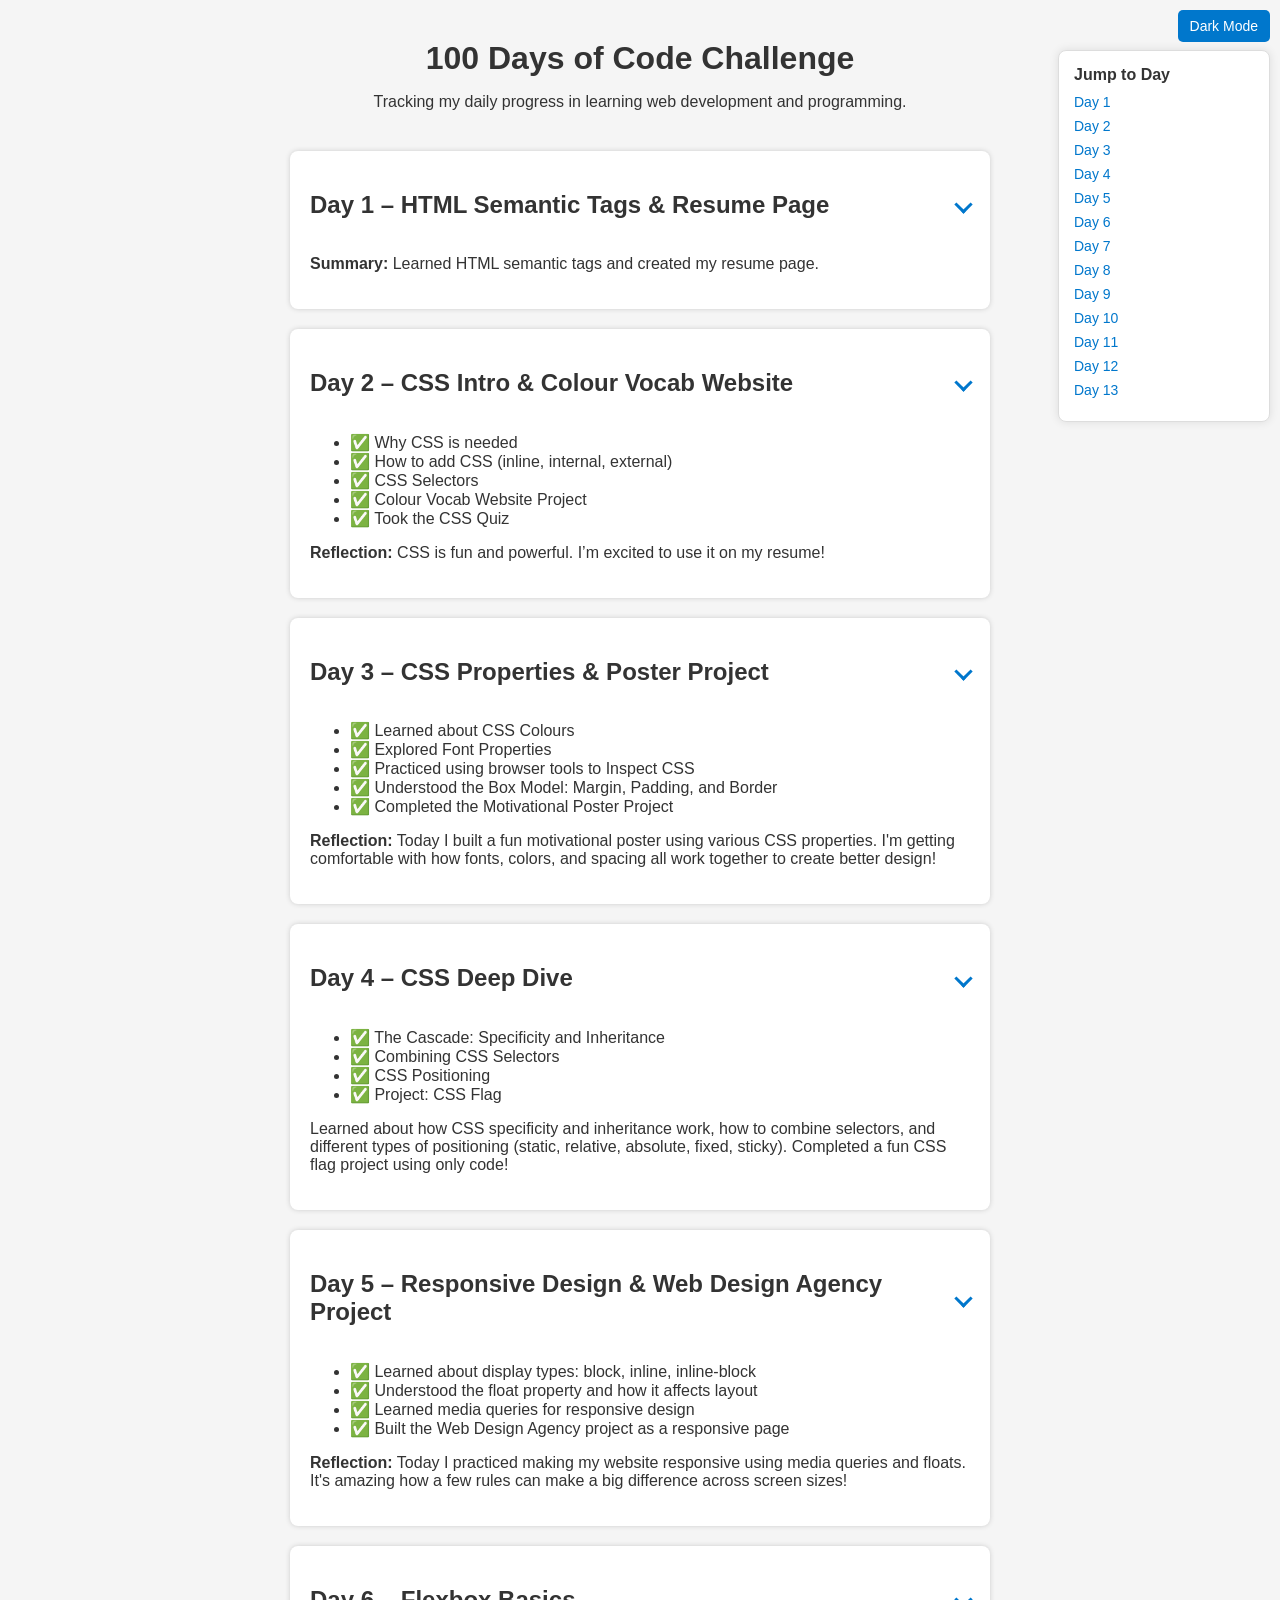
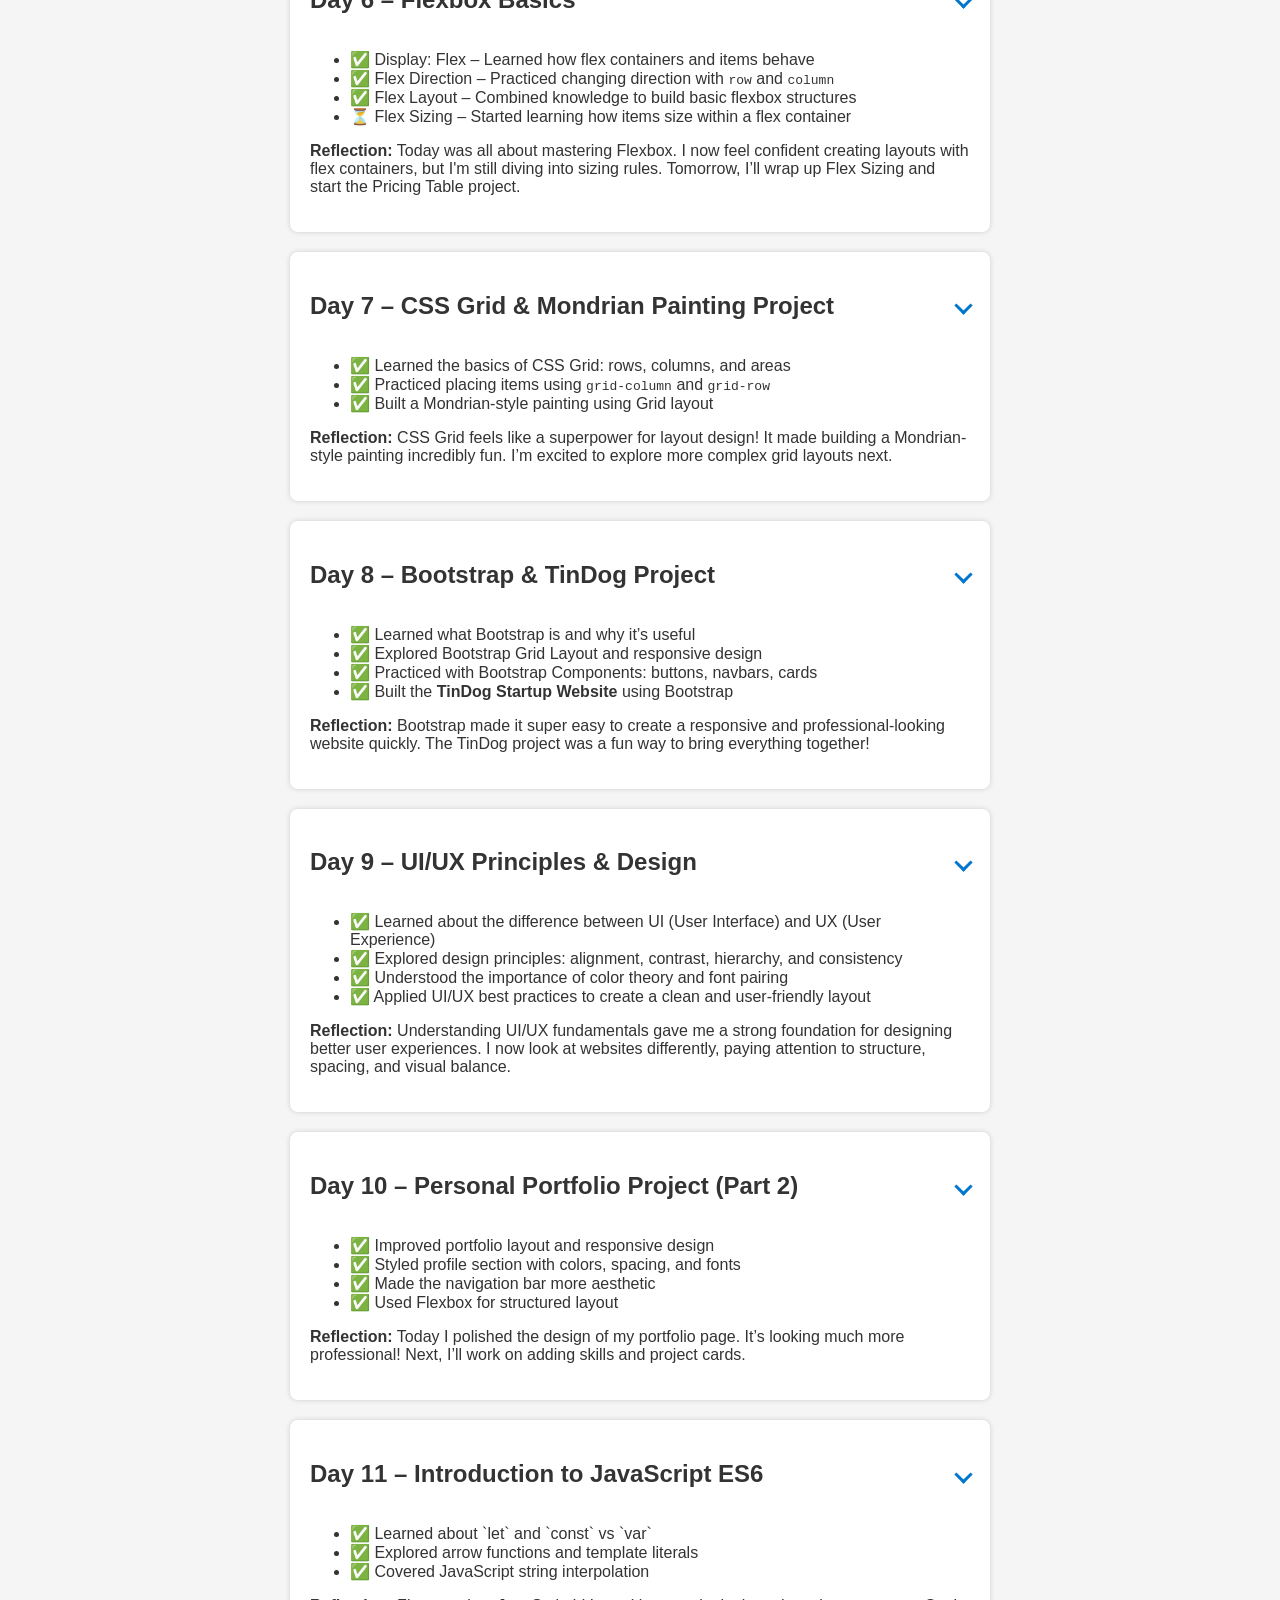
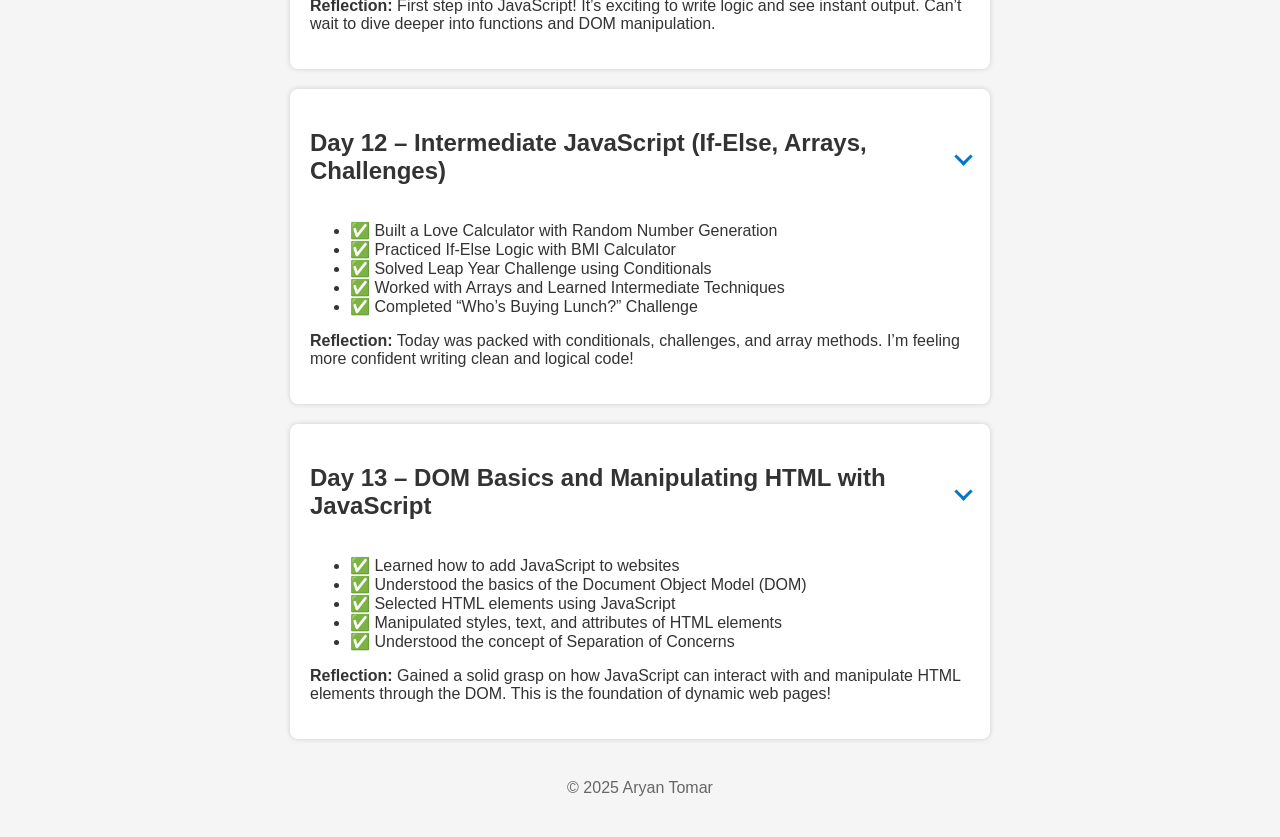
==== index.html @ 42399515 "Update index.html" ====
<!DOCTYPE html>
<html lang="en">
<head>
  <meta charset="UTF-8" />
  <meta name="viewport" content="width=device-width, initial-scale=1" />
  <title>100 Days of Code - Aryan Tomar</title>
  <style>
    /* Base styles */
    body {
      font-family: Arial, sans-serif;
      max-width: 700px;
      margin: 40px auto;
      padding: 0 20px;
      background: #f5f5f5;
      color: #333;
      transition: background 0.3s, color 0.3s;
    }

    header {
      text-align: center;
      margin-bottom: 40px;
    }

    a {
      color: #0077cc;
      text-decoration: none;
    }
    a:hover {
      text-decoration: underline;
    }

    h1 {
      margin-bottom: 10px;
    }

    /* Section styling */
    section {
      background: white;
      padding: 20px;
      border-radius: 8px;
      box-shadow: 0 0 5px #ccc;
      margin-bottom: 20px;
      transition: background 0.3s, color 0.3s;
    }

    hr {
      margin: 40px 0;
      border: none;
      border-top: 1px solid #ccc;
      transition: border-color 0.3s;
    }

    footer {
      text-align: center;
      margin-top: 40px;
      color: #666;
      transition: color 0.3s;
    }

    /* Collapsible day content */
    .day-content {
      max-height: 1000px; /* big enough for content */
      overflow: hidden;
      transition: max-height 0.4s ease;
    }

    .day-content.collapsed {
      max-height: 0;
      padding: 0;
      margin: 0;
      overflow: hidden;
      transition: max-height 0.4s ease;
    }

    /* Clickable day header */
    .day-header {
      cursor: pointer;
      user-select: none;
      display: flex;
      justify-content: space-between;
      align-items: center;
    }

    .day-header:hover {
      color: #0077cc;
    }

    /* Arrow for toggle */
    .arrow {
      border: solid #0077cc;
      border-width: 0 3px 3px 0;
      display: inline-block;
      padding: 5px;
      transform: rotate(45deg);
      transition: transform 0.3s ease;
      margin-left: 10px;
    }

    .collapsed .arrow {
      transform: rotate(-45deg);
    }

    /* Sidebar navigation */
    nav {
      position: fixed;
      top: 50px;
      right: 10px;
      width: 180px;
      background: #fff;
      border: 1px solid #ddd;
      border-radius: 8px;
      box-shadow: 0 0 10px rgba(0,0,0,0.1);
      padding: 15px;
      font-size: 14px;
      max-height: 80vh;
      overflow-y: auto;
      transition: background 0.3s, color 0.3s, border-color 0.3s;
    }

    nav h3 {
      margin-top: 0;
      font-size: 16px;
      margin-bottom: 10px;
    }

    nav a {
      display: block;
      margin-bottom: 8px;
      color: #0077cc;
    }
    nav a:hover {
      text-decoration: underline;
    }

    /* Dark mode styles */
    body.dark {
      background: #121212;
      color: #e0e0e0;
    }
    body.dark section {
      background: #1e1e1e;
      color: #e0e0e0;
      box-shadow: 0 0 10px #222;
    }
    body.dark hr {
      border-top-color: #444;
    }
    body.dark footer {
      color: #888;
    }
    body.dark nav {
      background: #222;
      border-color: #444;
      color: #ccc;
    }
    body.dark nav a {
      color: #66aaff;
    }
    body.dark nav a:hover {
      text-decoration: underline;
    }
    body.dark .day-header:hover {
      color: #66aaff;
    }
    body.dark .arrow {
      border-color: #66aaff;
    }

    /* Dark mode toggle button */
    #darkModeToggle {
      position: fixed;
      top: 10px;
      right: 10px;
      background: #0077cc;
      border: none;
      color: white;
      padding: 8px 12px;
      font-size: 14px;
      border-radius: 5px;
      cursor: pointer;
      transition: background 0.3s;
      z-index: 1000;
    }
    #darkModeToggle:hover {
      background: #005fa3;
    }

    /* Responsive adjustments */
    @media (max-width: 800px) {
      nav {
        position: static;
        width: 100%;
        max-height: none;
        margin-bottom: 20px;
        border: none;
        box-shadow: none;
        padding: 0;
      }
      #darkModeToggle {
        position: static;
        margin-bottom: 20px;
      }
      body {
        max-width: 95%;
        margin: 20px auto;
        padding: 0 10px;
      }
    }
  </style>
</head>
<body>
  <button id="darkModeToggle" aria-pressed="false">Dark Mode</button>

  <header>
    <h1>100 Days of Code Challenge</h1>
    <p>Tracking my daily progress in learning web development and programming.</p>
  </header>

  <nav aria-label="Day navigation">
    <h3>Jump to Day</h3>
    <a href="#day1">Day 1</a>
    <a href="#day2">Day 2</a>
    <a href="#day3">Day 3</a>
    <a href="#day4">Day 4</a>
    <a href="#day5">Day 5</a>
    <a href="#day6">Day 6</a>
    <a href="#day7">Day 7</a>
    <a href="#day8">Day 8</a>
    <a href="#day9">Day 9</a>
    <a href="#day10">Day 10</a>
    <a href="#day11">Day 11</a>
    <a href="#day12">Day 12</a>
    <a href="#day13">Day 13</a>
  </nav>

  <section id="day1">
    <div class="day-header" tabindex="0" role="button" aria-expanded="true" aria-controls="content-day1">
      <h2>Day 1 – HTML Semantic Tags & Resume Page</h2>
      <span class="arrow"></span>
    </div>
    <div class="day-content" id="content-day1">
      <p><strong>Summary:</strong> Learned HTML semantic tags and created my resume page.</p>
    </div>
  </section>

  <section id="day2">
    <div class="day-header" tabindex="0" role="button" aria-expanded="true" aria-controls="content-day2">
      <h2>Day 2 – CSS Intro & Colour Vocab Website</h2>
      <span class="arrow"></span>
    </div>
    <div class="day-content" id="content-day2">
      <ul>
        <li>✅ Why CSS is needed</li>
        <li>✅ How to add CSS (inline, internal, external)</li>
        <li>✅ CSS Selectors</li>
        <li>✅ Colour Vocab Website Project</li>
        <li>✅ Took the CSS Quiz</li>
      </ul>
      <p><strong>Reflection:</strong> CSS is fun and powerful. I’m excited to use it on my resume!</p>
    </div>
  </section>

  <section id="day3">
    <div class="day-header" tabindex="0" role="button" aria-expanded="true" aria-controls="content-day3">
      <h2>Day 3 – CSS Properties & Poster Project</h2>
      <span class="arrow"></span>
    </div>
    <div class="day-content" id="content-day3">
      <ul>
        <li>✅ Learned about CSS Colours</li>
        <li>✅ Explored Font Properties</li>
        <li>✅ Practiced using browser tools to Inspect CSS</li>
        <li>✅ Understood the Box Model: Margin, Padding, and Border</li>
        <li>✅ Completed the Motivational Poster Project</li>
      </ul>
      <p><strong>Reflection:</strong> Today I built a fun motivational poster using various CSS properties. I'm getting comfortable with how fonts, colors, and spacing all work together to create better design!</p>
    </div>
  </section>

  <section id="day4">
    <div class="day-header" tabindex="0" role="button" aria-expanded="true" aria-controls="content-day4">
      <h2>Day 4 – CSS Deep Dive</h2>
      <span class="arrow"></span>
    </div>
    <div class="day-content" id="content-day4">
      <ul>
        <li>✅ The Cascade: Specificity and Inheritance</li>
        <li>✅ Combining CSS Selectors</li>
        <li>✅ CSS Positioning</li>
        <li>✅ Project: CSS Flag</li>
      </ul>
      <p>
        Learned about how CSS specificity and inheritance work, how to combine selectors, and different types of positioning (static, relative, absolute, fixed, sticky). Completed a fun CSS flag project using only code!
      </p>
    </div>
  </section>

  <section id="day5">
  <div class="day-header" tabindex="0" role="button" aria-expanded="true" aria-controls="content-day5">
    <h2>Day 5 – Responsive Design & Web Design Agency Project</h2>
    <span class="arrow"></span>
  </div>
  <div class="day-content" id="content-day5">
    <ul>
      <li>✅ Learned about display types: block, inline, inline-block</li>
      <li>✅ Understood the float property and how it affects layout</li>
      <li>✅ Learned media queries for responsive design</li>
      <li>✅ Built the Web Design Agency project as a responsive page</li>
    </ul>
    <p><strong>Reflection:</strong> Today I practiced making my website responsive using media queries and floats. It's amazing how a few rules can make a big difference across screen sizes!</p>
  </div>
</section>

<section id="day6">
  <div class="day-header" tabindex="0" role="button" aria-expanded="true" aria-controls="content-day6">
    <h2>Day 6 – Flexbox Basics</h2>
    <span class="arrow"></span>
  </div>
  <div class="day-content" id="content-day6">
    <ul>
      <li>✅ Display: Flex – Learned how flex containers and items behave</li>
      <li>✅ Flex Direction – Practiced changing direction with <code>row</code> and <code>column</code></li>
      <li>✅ Flex Layout – Combined knowledge to build basic flexbox structures</li>
      <li>⏳ Flex Sizing – Started learning how items size within a flex container</li>
    </ul>
    <p><strong>Reflection:</strong> Today was all about mastering Flexbox. I now feel confident creating layouts with flex containers, but I'm still diving into sizing rules. Tomorrow, I’ll wrap up Flex Sizing and start the Pricing Table project.</p>
  </div>
</section>

  <section id="day7">
  <div class="day-header" tabindex="0" role="button" aria-expanded="true" aria-controls="content-day7">
    <h2>Day 7 – CSS Grid & Mondrian Painting Project</h2>
    <span class="arrow"></span>
  </div>
  <div class="day-content" id="content-day7">
    <ul>
      <li>✅ Learned the basics of CSS Grid: rows, columns, and areas</li>
      <li>✅ Practiced placing items using <code>grid-column</code> and <code>grid-row</code></li>
      <li>✅ Built a Mondrian-style painting using Grid layout</li>
    </ul>
    <p><strong>Reflection:</strong> CSS Grid feels like a superpower for layout design! It made building a Mondrian-style painting incredibly fun. I’m excited to explore more complex grid layouts next.</p>
  </div>
</section>

  <section id="day8">
  <div class="day-header" tabindex="0" role="button" aria-expanded="true" aria-controls="content-day8">
    <h2>Day 8 – Bootstrap & TinDog Project</h2>
    <span class="arrow"></span>
  </div>
  <div class="day-content" id="content-day8">
    <ul>
      <li>✅ Learned what Bootstrap is and why it’s useful</li>
      <li>✅ Explored Bootstrap Grid Layout and responsive design</li>
      <li>✅ Practiced with Bootstrap Components: buttons, navbars, cards</li>
      <li>✅ Built the <strong>TinDog Startup Website</strong> using Bootstrap</li>
    </ul>
    <p><strong>Reflection:</strong> Bootstrap made it super easy to create a responsive and professional-looking website quickly. The TinDog project was a fun way to bring everything together!</p>
  </div>
</section>

  <section id="day9">
  <div class="day-header" tabindex="0" role="button" aria-expanded="true" aria-controls="content-day9">
    <h2>Day 9 – UI/UX Principles & Design</h2>
    <span class="arrow"></span>
  </div>
  <div class="day-content" id="content-day9">
    <ul>
      <li>✅ Learned about the difference between UI (User Interface) and UX (User Experience)</li>
      <li>✅ Explored design principles: alignment, contrast, hierarchy, and consistency</li>
      <li>✅ Understood the importance of color theory and font pairing</li>
      <li>✅ Applied UI/UX best practices to create a clean and user-friendly layout</li>
    </ul>
    <p><strong>Reflection:</strong> Understanding UI/UX fundamentals gave me a strong foundation for designing better user experiences. I now look at websites differently, paying attention to structure, spacing, and visual balance.</p>
  </div>
</section>

  <section id="day10">
  <div class="day-header" tabindex="0" role="button" aria-expanded="true" aria-controls="content-day10">
    <h2>Day 10 – Personal Portfolio Project (Part 2)</h2>
    <span class="arrow"></span>
  </div>
  <div class="day-content" id="content-day10">
    <ul>
      <li>✅ Improved portfolio layout and responsive design</li>
      <li>✅ Styled profile section with colors, spacing, and fonts</li>
      <li>✅ Made the navigation bar more aesthetic</li>
      <li>✅ Used Flexbox for structured layout</li>
    </ul>
    <p><strong>Reflection:</strong> Today I polished the design of my portfolio page. It’s looking much more professional! Next, I’ll work on adding skills and project cards.</p>
  </div>
</section>

<section id="day11">
  <div class="day-header" tabindex="0" role="button" aria-expanded="true" aria-controls="content-day11">
    <h2>Day 11 – Introduction to JavaScript ES6</h2>
    <span class="arrow"></span>
  </div>
  <div class="day-content" id="content-day11">
    <ul>
      <li>✅ Learned about `let` and `const` vs `var`</li>
      <li>✅ Explored arrow functions and template literals</li>
      <li>✅ Covered JavaScript string interpolation</li>
    </ul>
    <p><strong>Reflection:</strong> First step into JavaScript! It’s exciting to write logic and see instant output. Can’t wait to dive deeper into functions and DOM manipulation.</p>
  </div>
</section>

  <section id="day12">
  <div class="day-header" tabindex="0" role="button" aria-expanded="true" aria-controls="content-day12">
    <h2>Day 12 – Intermediate JavaScript (If-Else, Arrays, Challenges)</h2>
    <span class="arrow"></span>
  </div>
  <div class="day-content" id="content-day12">
    <ul>
      <li>✅ Built a Love Calculator with Random Number Generation</li>
      <li>✅ Practiced If-Else Logic with BMI Calculator</li>
      <li>✅ Solved Leap Year Challenge using Conditionals</li>
      <li>✅ Worked with Arrays and Learned Intermediate Techniques</li>
      <li>✅ Completed “Who’s Buying Lunch?” Challenge</li>
    </ul>
    <p><strong>Reflection:</strong> Today was packed with conditionals, challenges, and array methods. I’m feeling more confident writing clean and logical code!</p>
  </div>
</section>

<section id="day13">
  <div class="day-header" tabindex="0" role="button" aria-expanded="true" aria-controls="content-day13">
    <h2>Day 13 – DOM Basics and Manipulating HTML with JavaScript</h2>
    <span class="arrow"></span>
  </div>
  <div class="day-content" id="content-day13">
    <ul>
      <li>✅ Learned how to add JavaScript to websites</li>
      <li>✅ Understood the basics of the Document Object Model (DOM)</li>
      <li>✅ Selected HTML elements using JavaScript</li>
      <li>✅ Manipulated styles, text, and attributes of HTML elements</li>
      <li>✅ Understood the concept of Separation of Concerns</li>
    </ul>
    <p><strong>Reflection:</strong> Gained a solid grasp on how JavaScript can interact with and manipulate HTML elements through the DOM. This is the foundation of dynamic web pages!</p>
  </div>
</section>


  
  <footer>
    <p>&copy; 2025 Aryan Tomar</p>
  </footer>

  <script>
    // Collapsible days
    document.querySelectorAll('.day-header').forEach(header => {
      header.addEventListener('click', () => {
        const content = header.nextElementSibling;
        const isCollapsed = content.classList.contains('collapsed');

        if (isCollapsed) {
          content.classList.remove('collapsed');
          header.setAttribute('aria-expanded', 'true');
          header.querySelector('.arrow').style.transform = 'rotate(45deg)';
        } else {
          content.classList.add('collapsed');
          header.setAttribute('aria-expanded', 'false');
          header.querySelector('.arrow').style.transform = 'rotate(-45deg)';
        }
      });

      // Allow keyboard toggling (Enter and Space)
      header.addEventListener('keydown', (e) => {
        if (e.key === 'Enter' || e.key === ' ') {
          e.preventDefault();
          header.click();
        }
      });
    });

    // Dark mode toggle
    const darkModeToggle = document.getElementById('darkModeToggle');
    const body = document.body;

    // Check localStorage for theme preference
    if (localStorage.getItem('darkMode') === 'enabled') {
      body.classList.add('dark');
      darkModeToggle.textContent = 'Light Mode';
      darkModeToggle.setAttribute('aria-pressed', 'true');
    }

    darkModeToggle.addEventListener('click', () => {
      if (body.classList.contains('dark')) {
        body.classList.remove('dark');
        darkModeToggle.textContent = 'Dark Mode';
        darkModeToggle.setAttribute('aria-pressed', 'false');
        localStorage.setItem('darkMode', 'disabled');
      } else {
        body.classList.add('dark');
        darkModeToggle.textContent = 'Light Mode';
        darkModeToggle.setAttribute('aria-pressed', 'true');
        localStorage.setItem('darkMode', 'enabled');
      }
    });

    // Smooth scrolling for nav links
    document.querySelectorAll('nav a').forEach(link => {
      link.addEventListener('click', e => {
        e.preventDefault();
        const targetId = link.getAttribute('href').substring(1);
        const target = document.getElementById(targetId);
        if (target) {
          target.scrollIntoView({ behavior: 'smooth' });
        }
      });
    });
  </script>
</body>
</html>
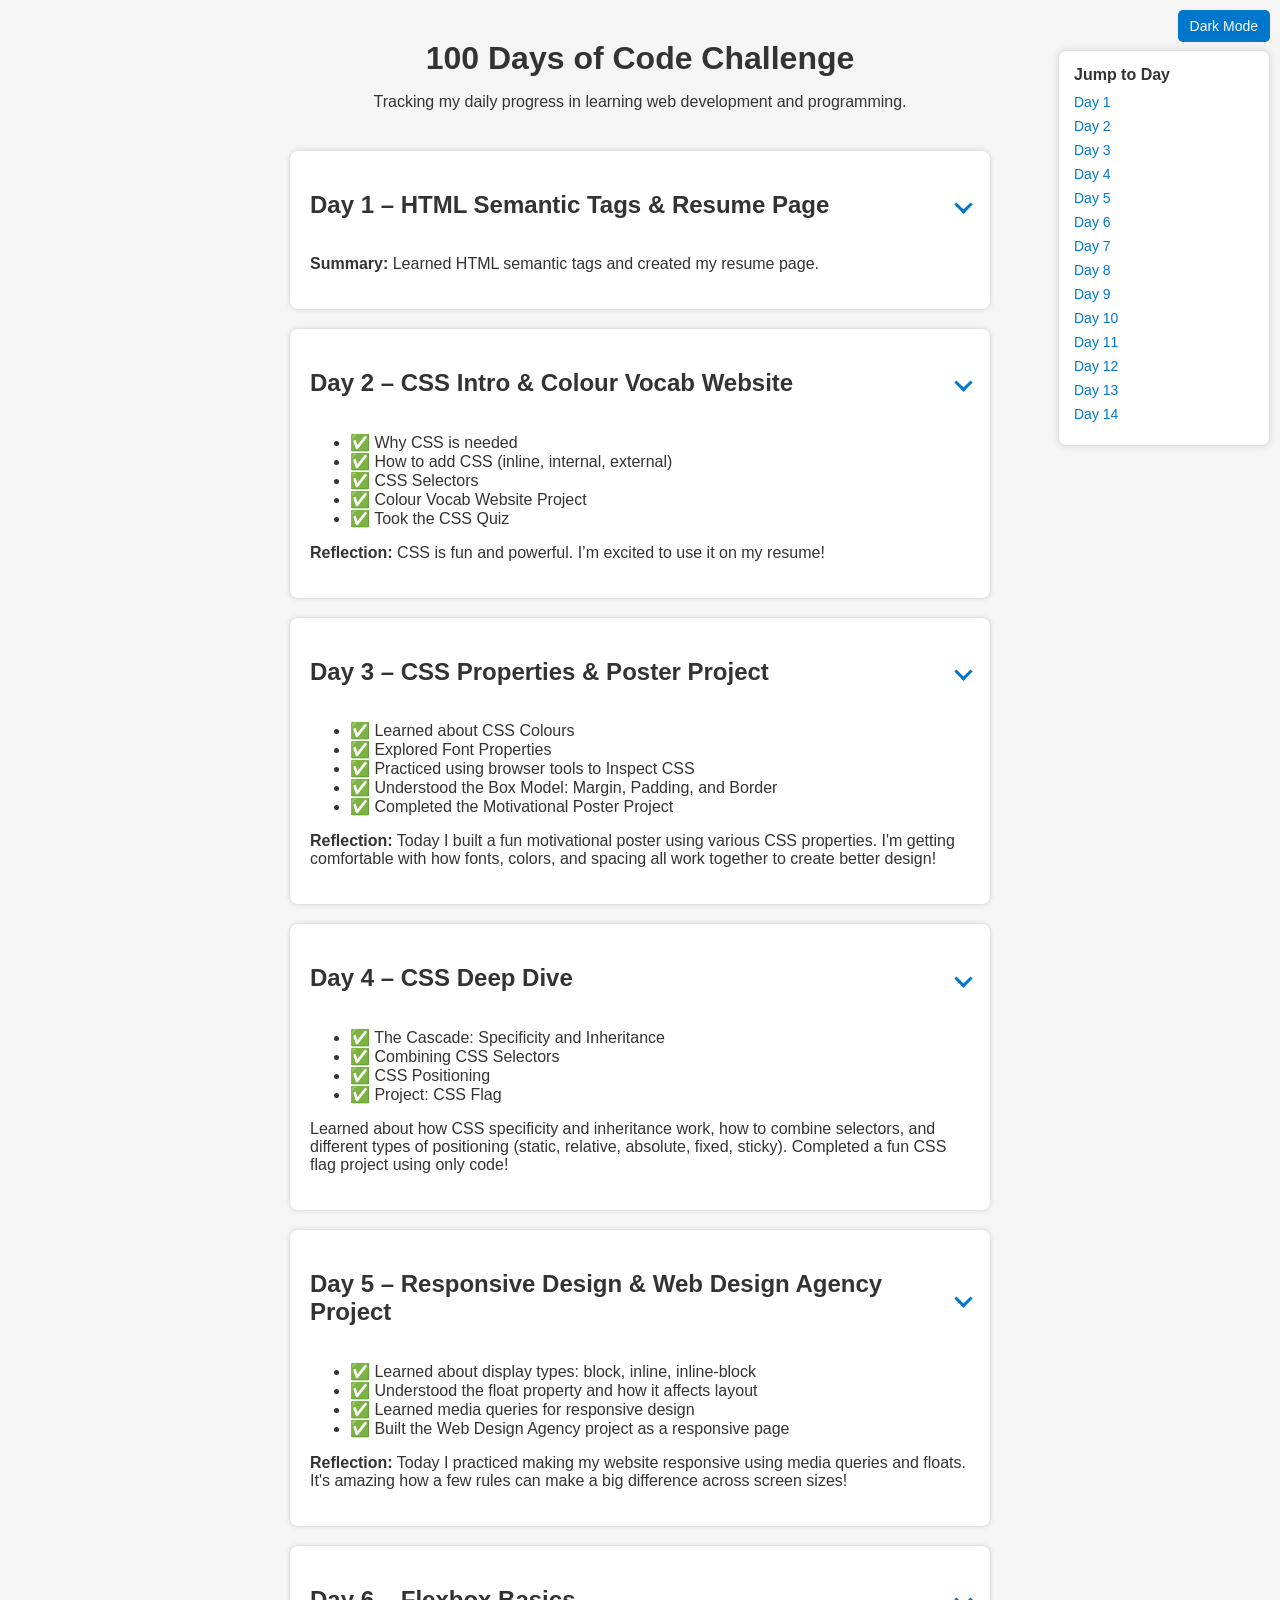
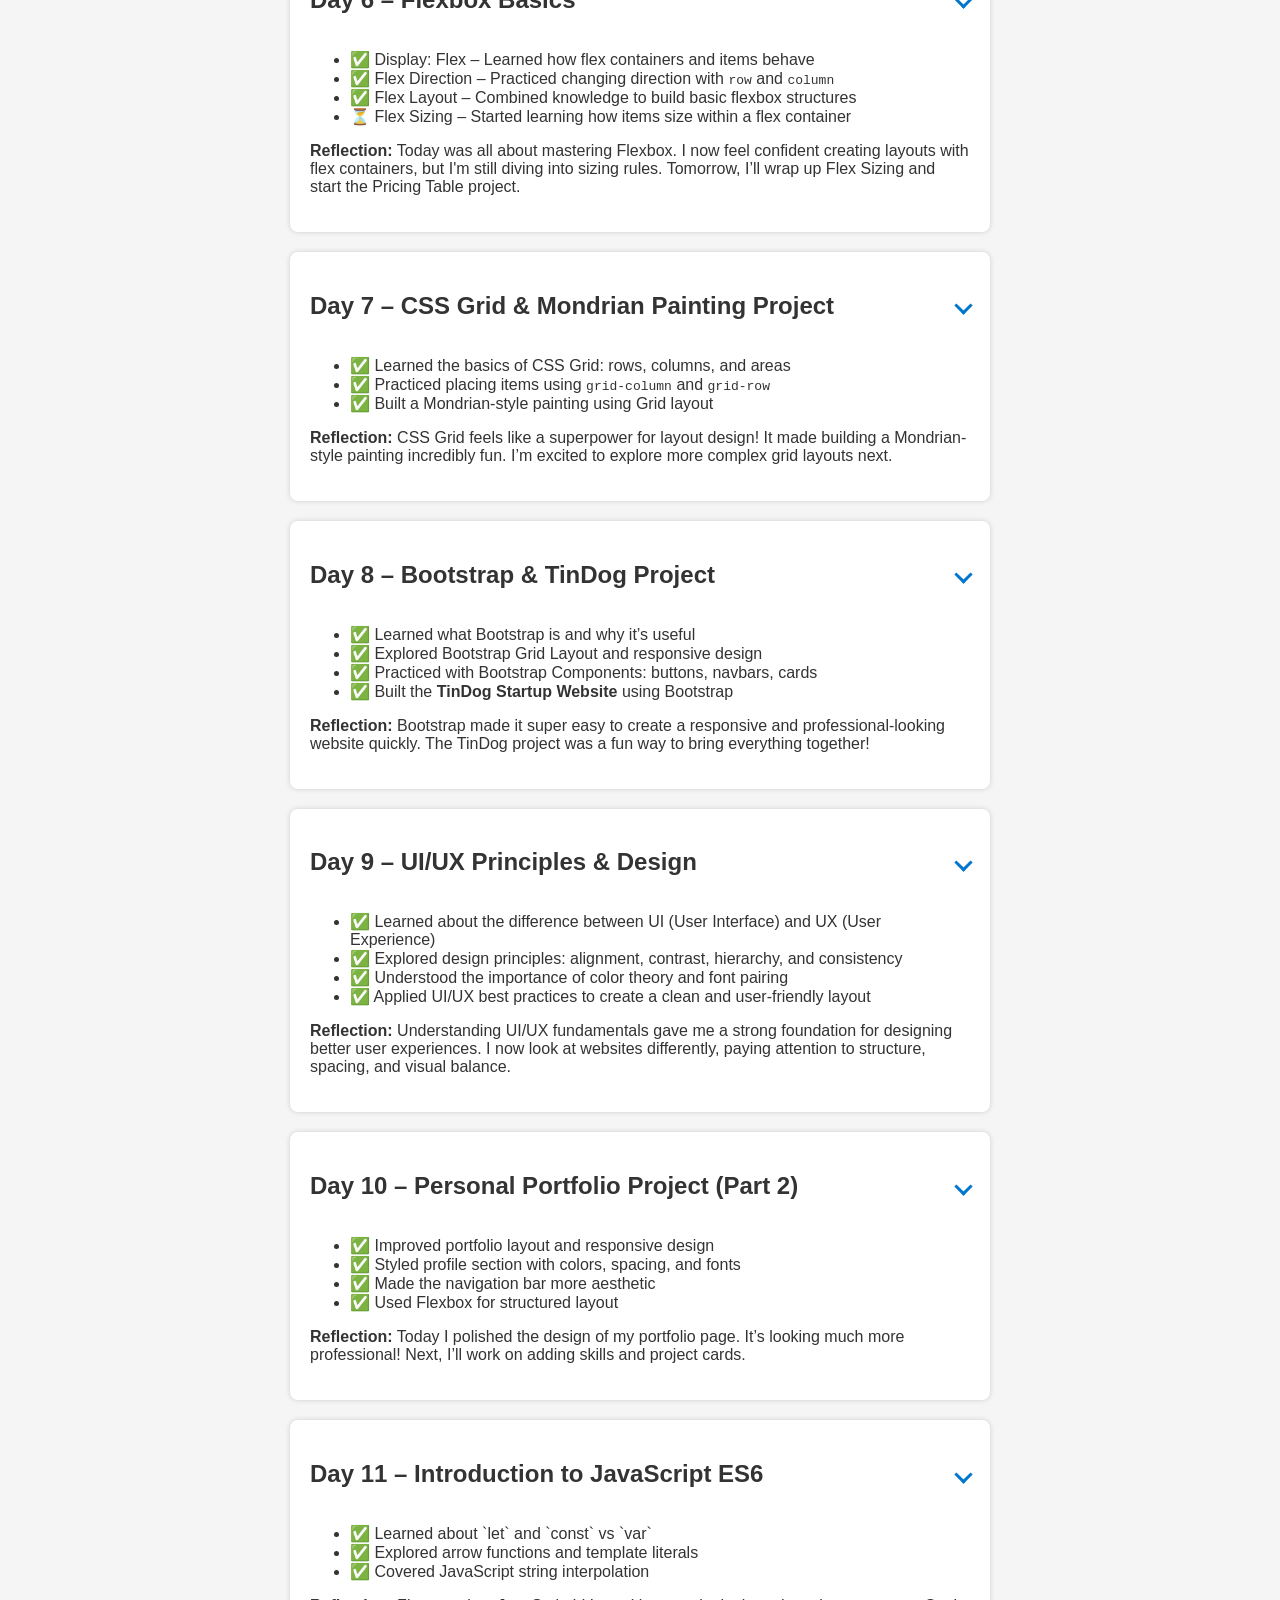
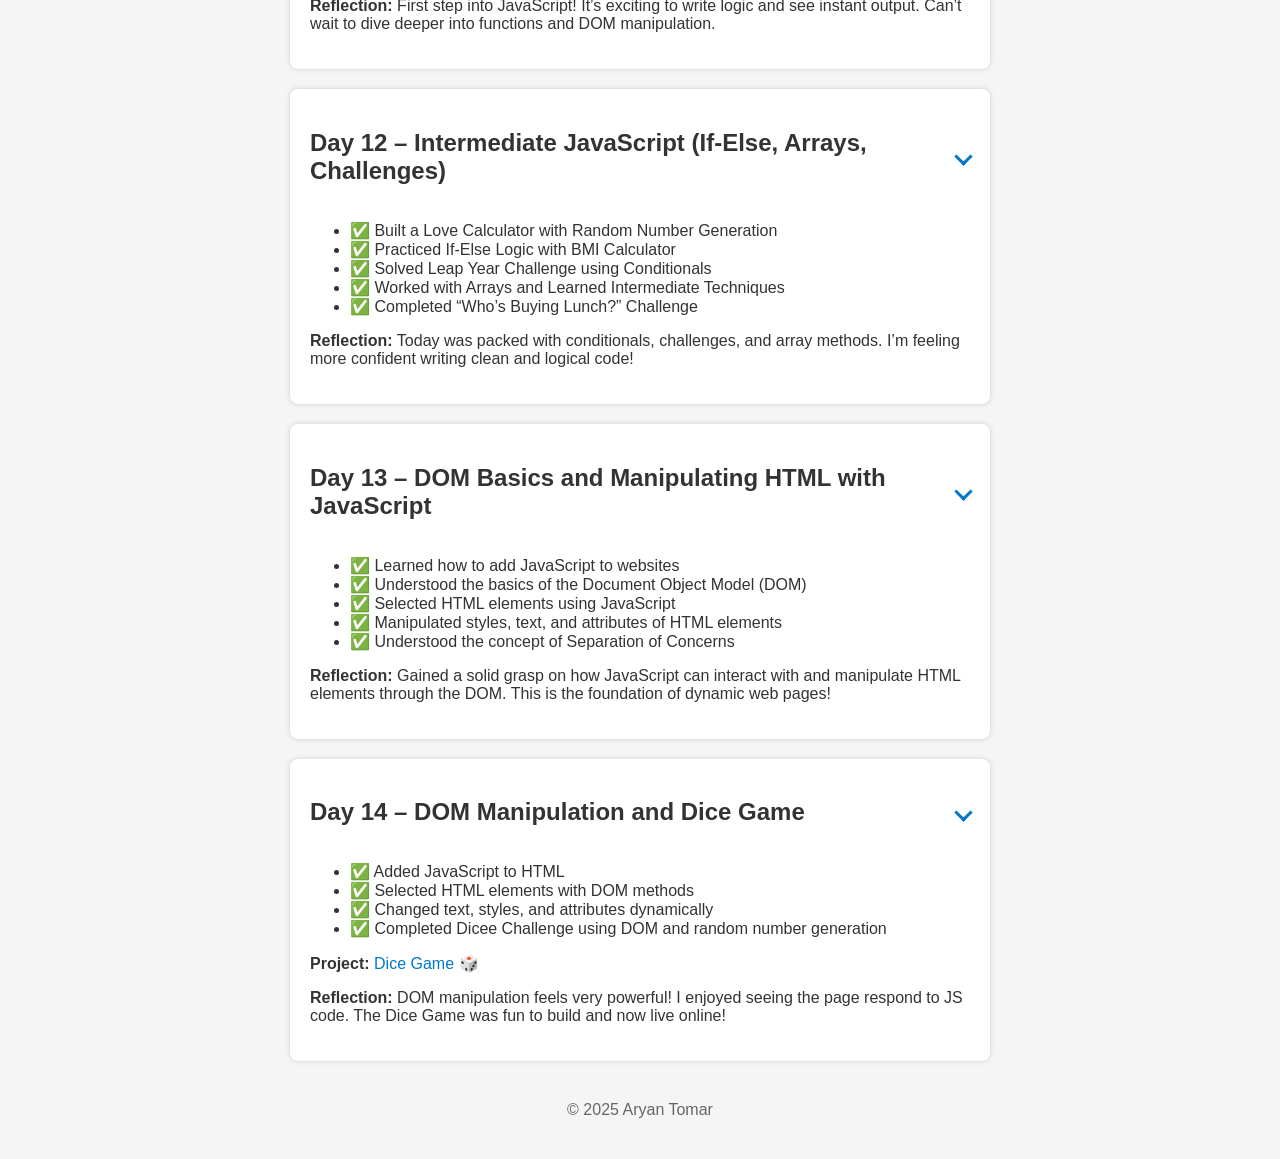
==== commit 76627a65: "Update index.html" ====
--- a/index.html
+++ b/index.html
@@ -231,6 +231,7 @@
     <a href="#day11">Day 11</a>
     <a href="#day12">Day 12</a>
     <a href="#day13">Day 13</a>
+    <a href="#day14">Day 14</a>
   </nav>
 
   <section id="day1">
@@ -439,6 +440,22 @@
   </div>
 </section>
 
+<section id="day14">
+  <div class="day-header" tabindex="0" role="button" aria-expanded="true" aria-controls="content-day14">
+    <h2>Day 14 – DOM Manipulation and Dice Game</h2>
+    <span class="arrow"></span>
+  </div>
+  <div class="day-content" id="content-day14">
+    <ul>
+      <li>✅ Added JavaScript to HTML</li>
+      <li>✅ Selected HTML elements with DOM methods</li>
+      <li>✅ Changed text, styles, and attributes dynamically</li>
+      <li>✅ Completed Dicee Challenge using DOM and random number generation</li>
+    </ul>
+    <p><strong>Project:</strong> <a href="https://aryantomar02.github.io/Dice-game/" target="_blank">Dice Game</a> 🎲</p>
+    <p><strong>Reflection:</strong> DOM manipulation feels very powerful! I enjoyed seeing the page respond to JS code. The Dice Game was fun to build and now live online!</p>
+  </div>
+</section>
 
   
   <footer>
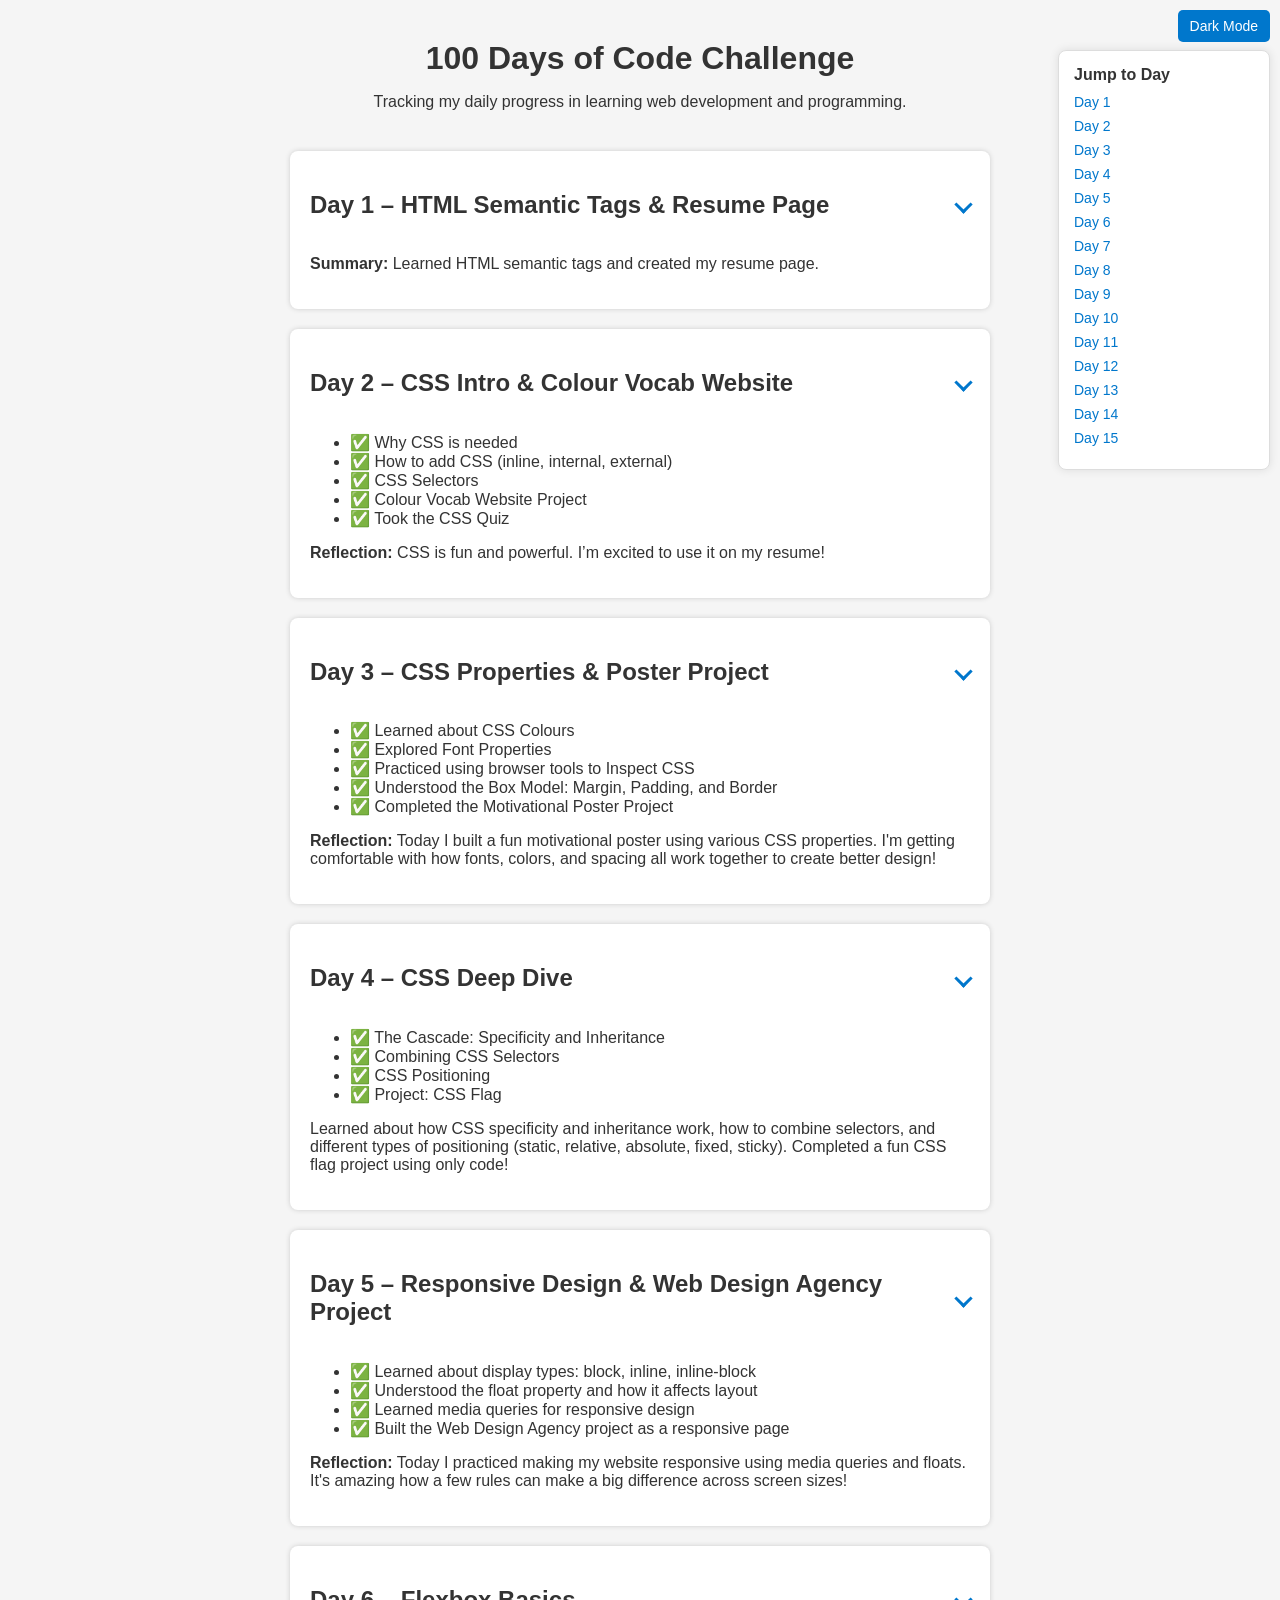
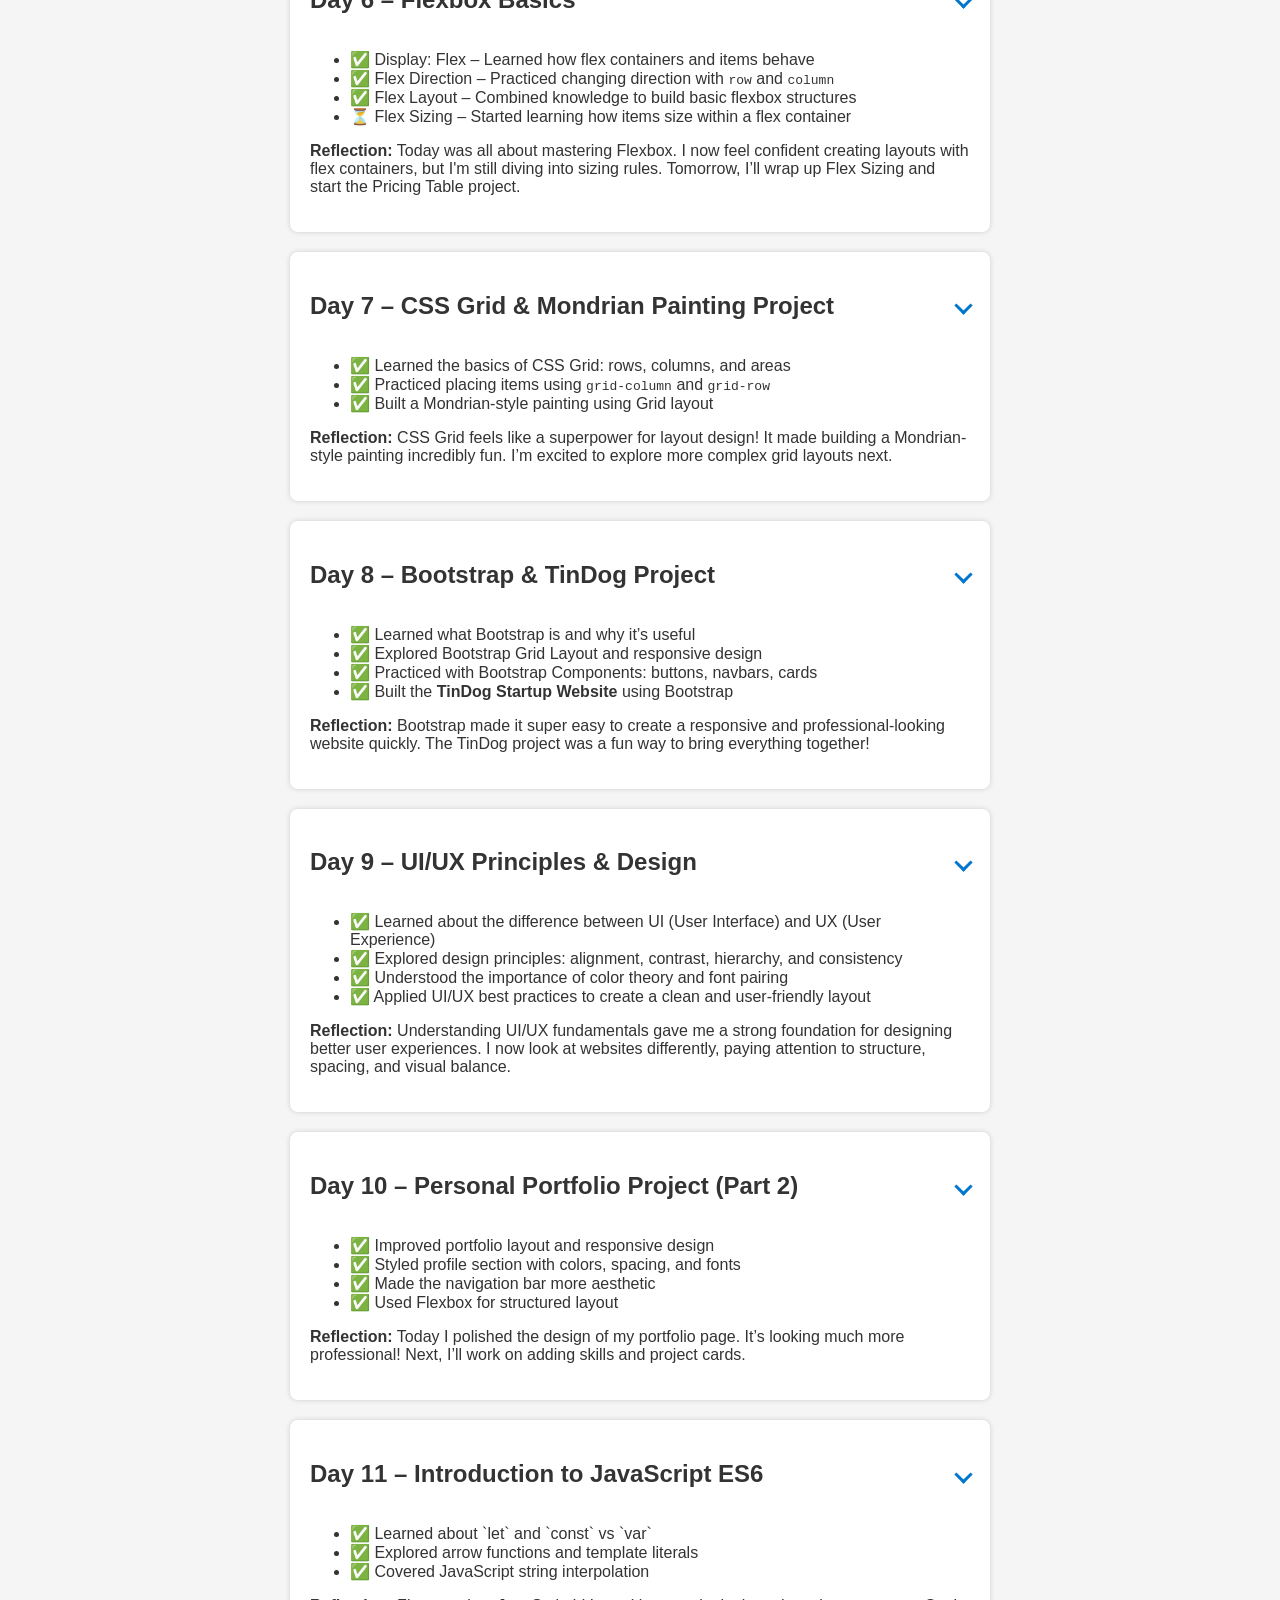
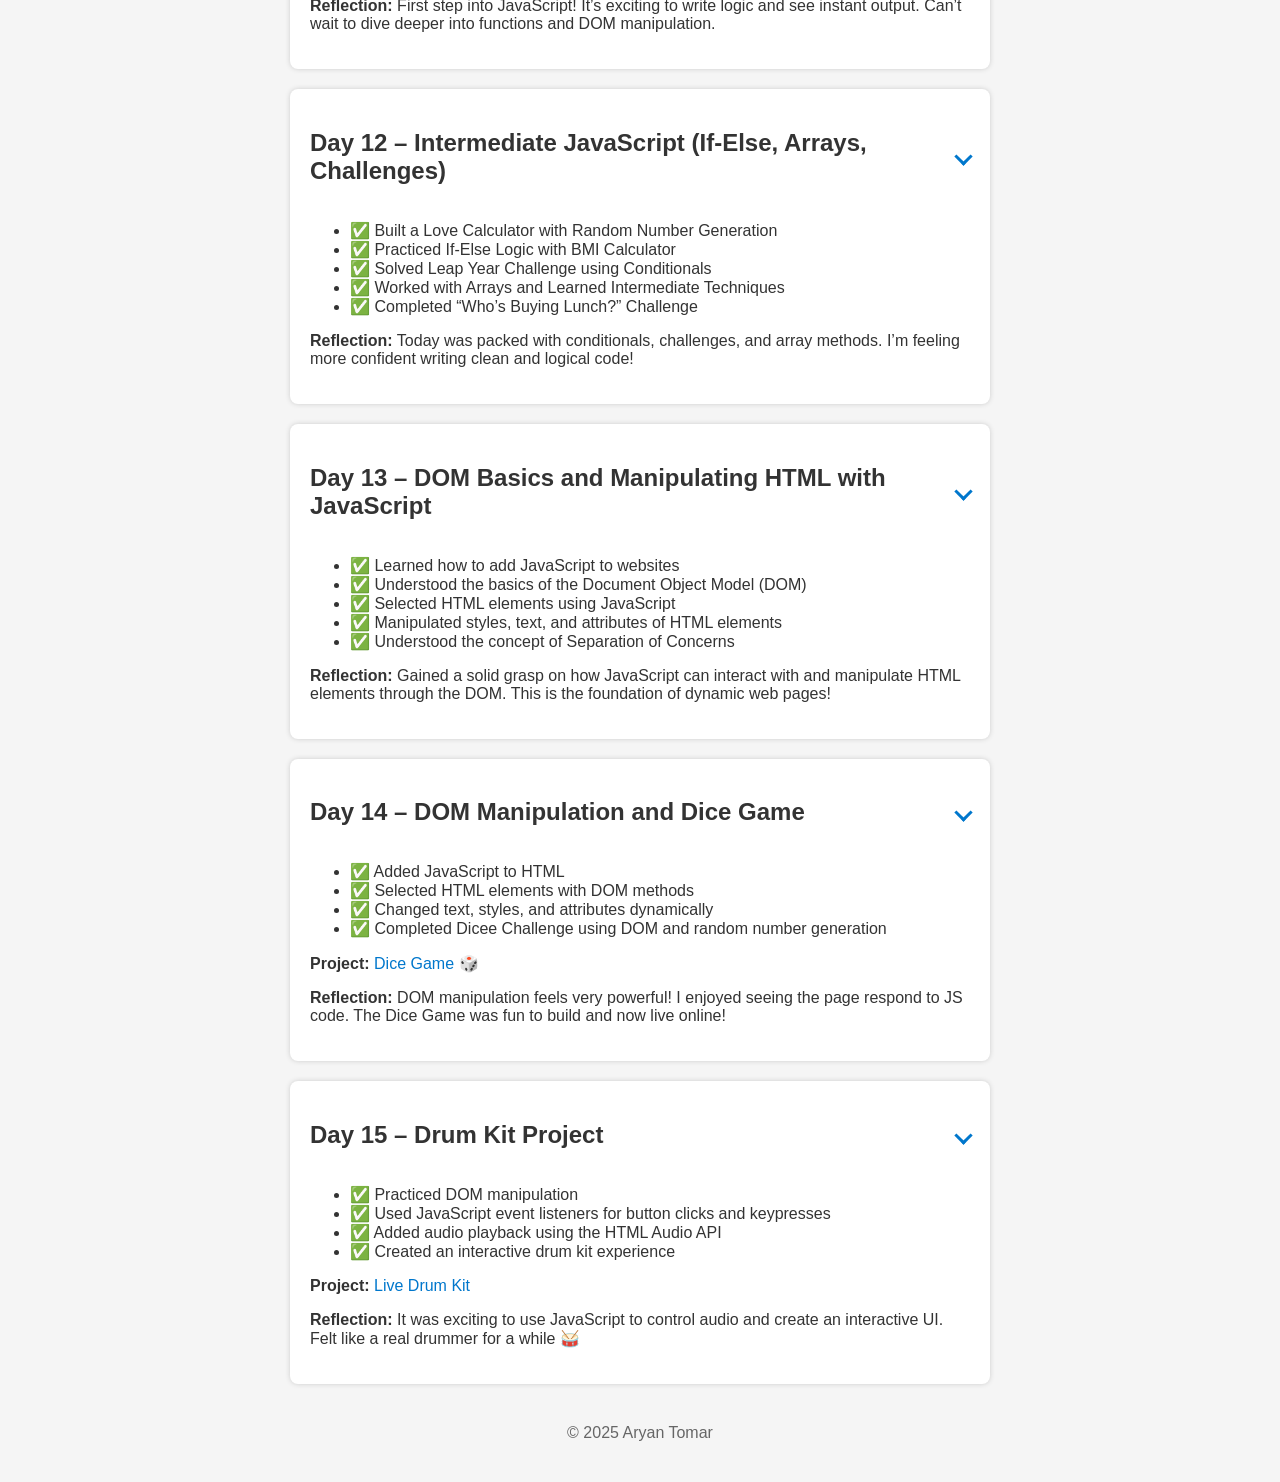
==== commit 0121f322: "Update index.html" ====
--- a/index.html
+++ b/index.html
@@ -232,6 +232,7 @@
     <a href="#day12">Day 12</a>
     <a href="#day13">Day 13</a>
     <a href="#day14">Day 14</a>
+    <a href="#day15">Day 15</a>
   </nav>
 
   <section id="day1">
@@ -456,6 +457,25 @@
     <p><strong>Reflection:</strong> DOM manipulation feels very powerful! I enjoyed seeing the page respond to JS code. The Dice Game was fun to build and now live online!</p>
   </div>
 </section>
+
+
+  <section id="day15">
+  <div class="day-header" tabindex="0" role="button" aria-expanded="true" aria-controls="content-day15">
+    <h2>Day 15 – Drum Kit Project</h2>
+    <span class="arrow"></span>
+  </div>
+  <div class="day-content" id="content-day15">
+    <ul>
+      <li>✅ Practiced DOM manipulation</li>
+      <li>✅ Used JavaScript event listeners for button clicks and keypresses</li>
+      <li>✅ Added audio playback using the HTML Audio API</li>
+      <li>✅ Created an interactive drum kit experience</li>
+    </ul>
+    <p><strong>Project:</strong> <a href="https://aryantomar02.github.io/Drum-Kit/" target="_blank">Live Drum Kit</a></p>
+    <p><strong>Reflection:</strong> It was exciting to use JavaScript to control audio and create an interactive UI. Felt like a real drummer for a while 🥁</p>
+  </div>
+</section>
+
 
   
   <footer>
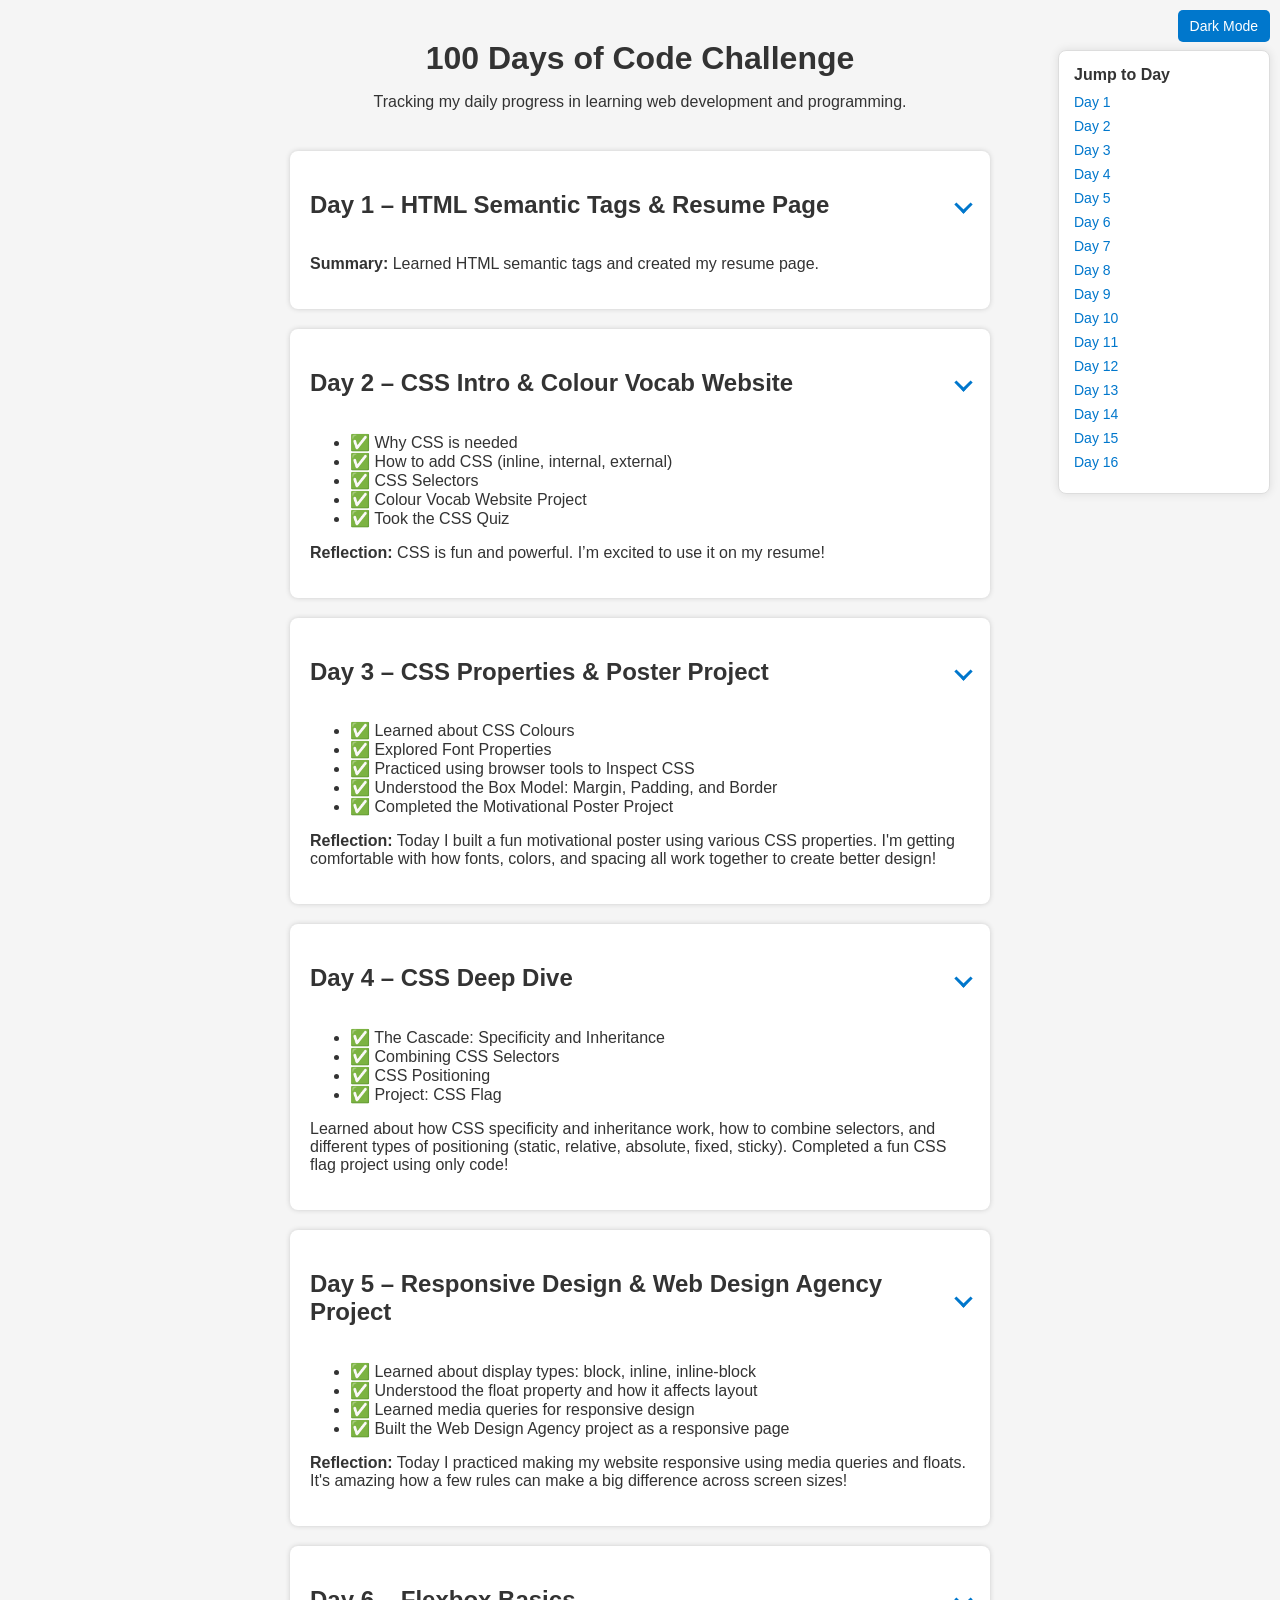
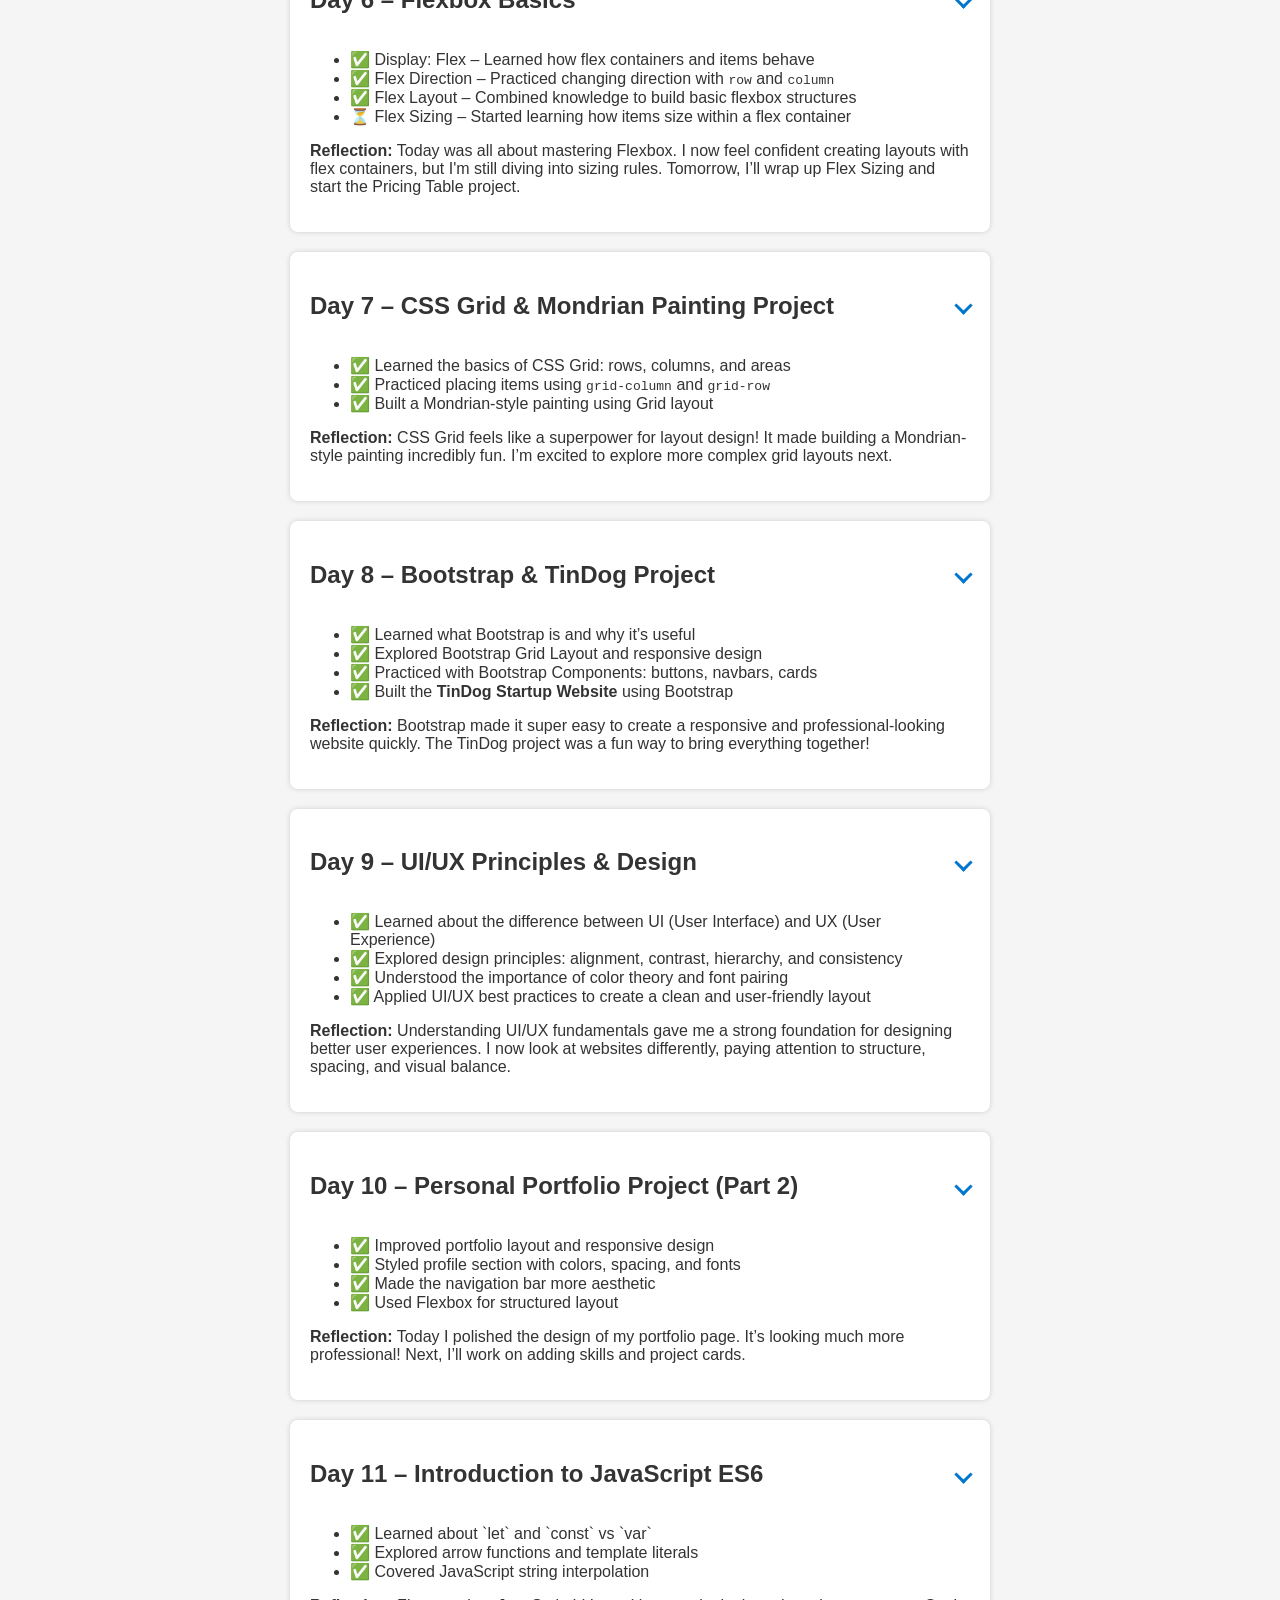
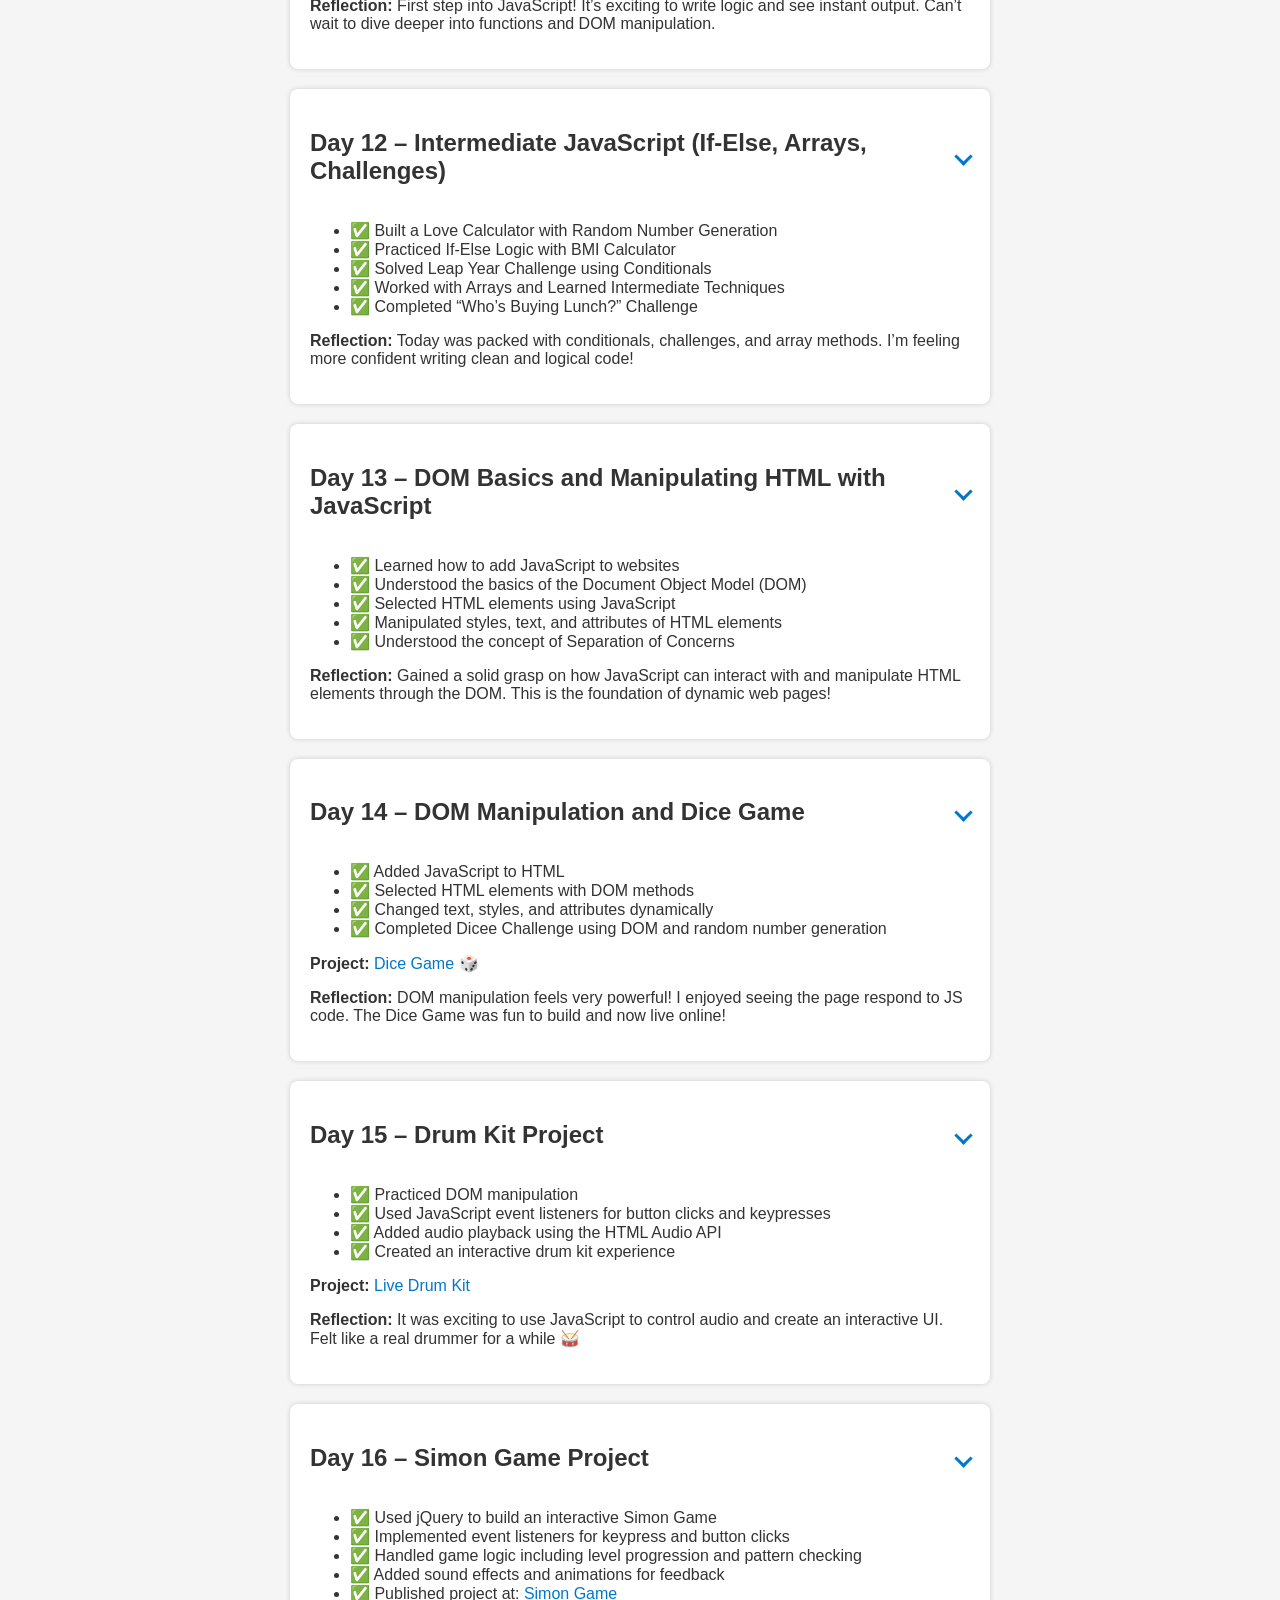
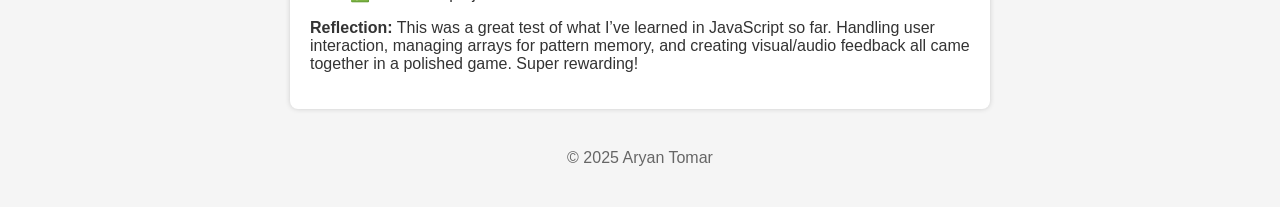
==== commit d89bbfc7: "Update index.html" ====
--- a/index.html
+++ b/index.html
@@ -233,6 +233,7 @@
     <a href="#day13">Day 13</a>
     <a href="#day14">Day 14</a>
     <a href="#day15">Day 15</a>
+    <a href="#day16">Day 16</a>
   </nav>
 
   <section id="day1">
@@ -476,6 +477,22 @@
   </div>
 </section>
 
+<section id="day16">
+  <div class="day-header" tabindex="0" role="button" aria-expanded="true" aria-controls="content-day16">
+    <h2>Day 16 – Simon Game Project</h2>
+    <span class="arrow"></span>
+  </div>
+  <div class="day-content" id="content-day16">
+    <ul>
+      <li>✅ Used jQuery to build an interactive Simon Game</li>
+      <li>✅ Implemented event listeners for keypress and button clicks</li>
+      <li>✅ Handled game logic including level progression and pattern checking</li>
+      <li>✅ Added sound effects and animations for feedback</li>
+      <li>✅ Published project at: <a href="https://aryantomar02.github.io/Simon_Game/" target="_blank">Simon Game</a></li>
+    </ul>
+    <p><strong>Reflection:</strong> This was a great test of what I’ve learned in JavaScript so far. Handling user interaction, managing arrays for pattern memory, and creating visual/audio feedback all came together in a polished game. Super rewarding!</p>
+  </div>
+</section>
 
   
   <footer>
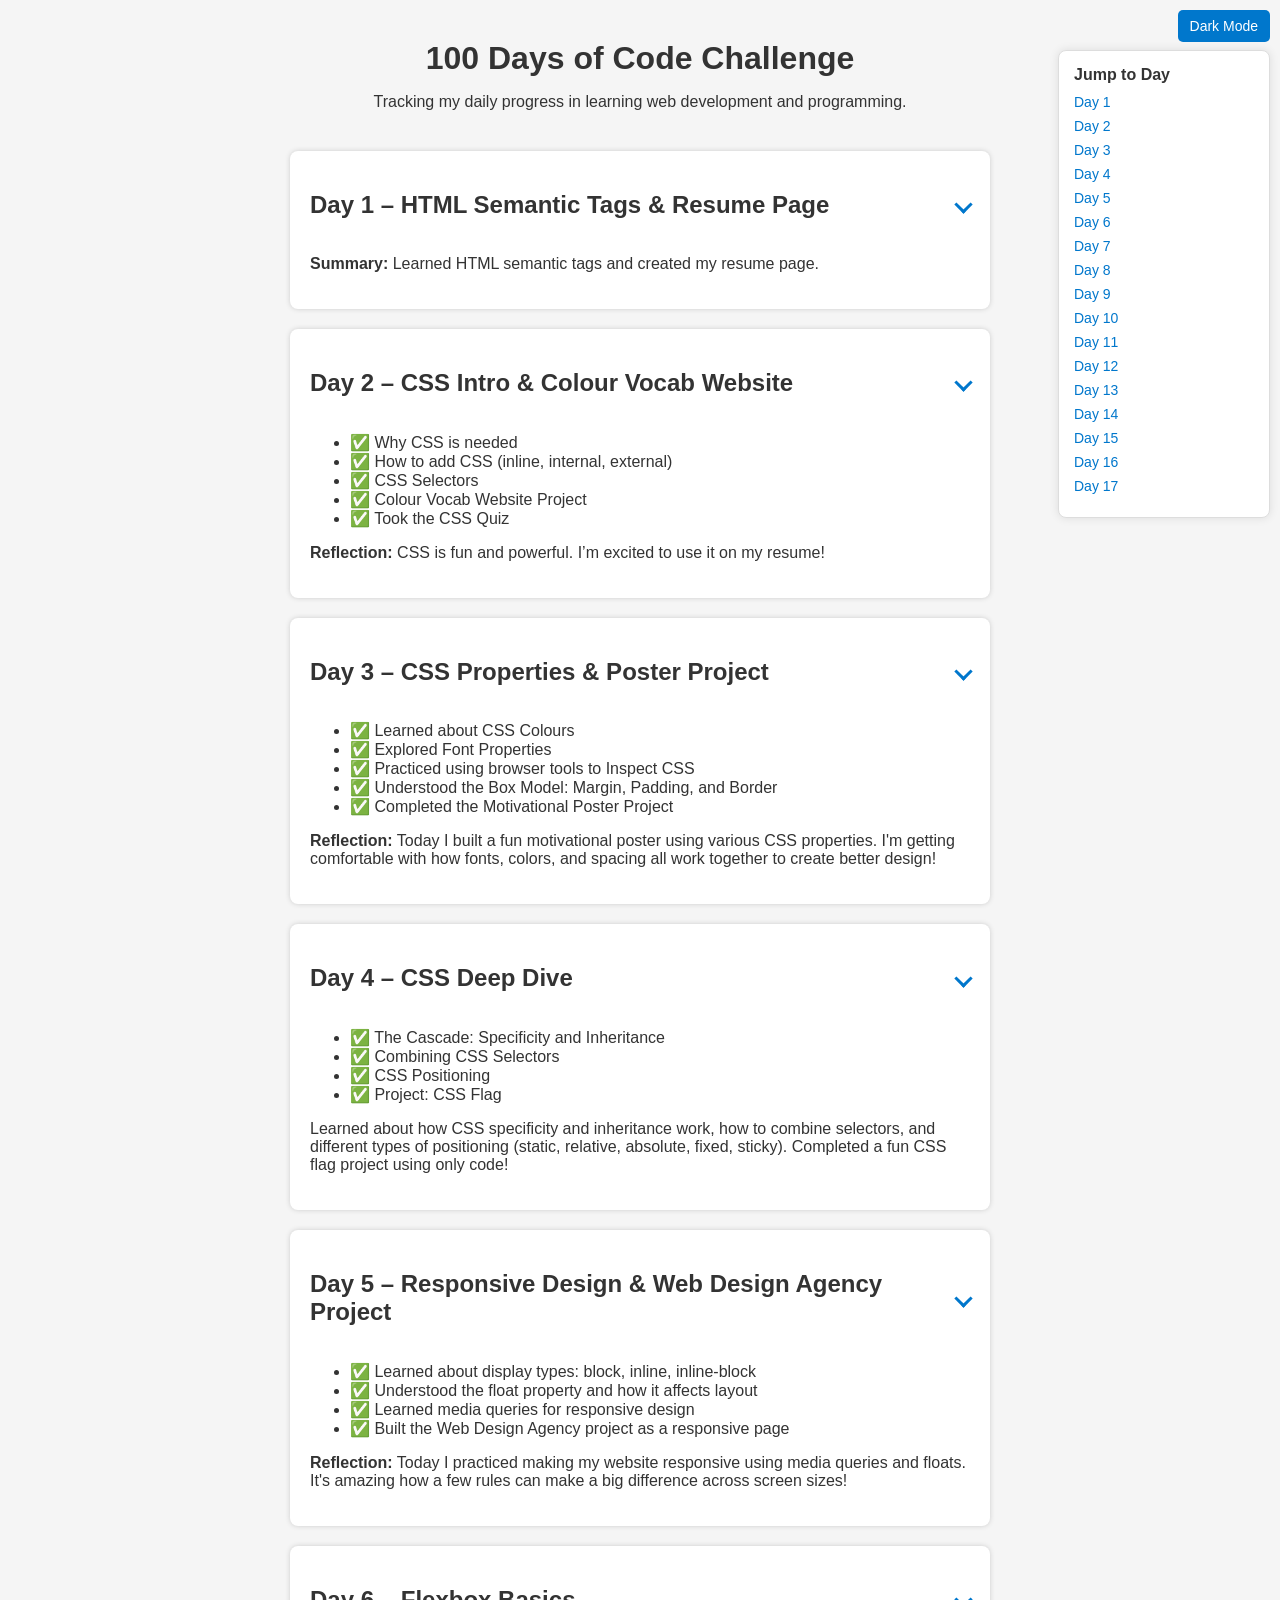
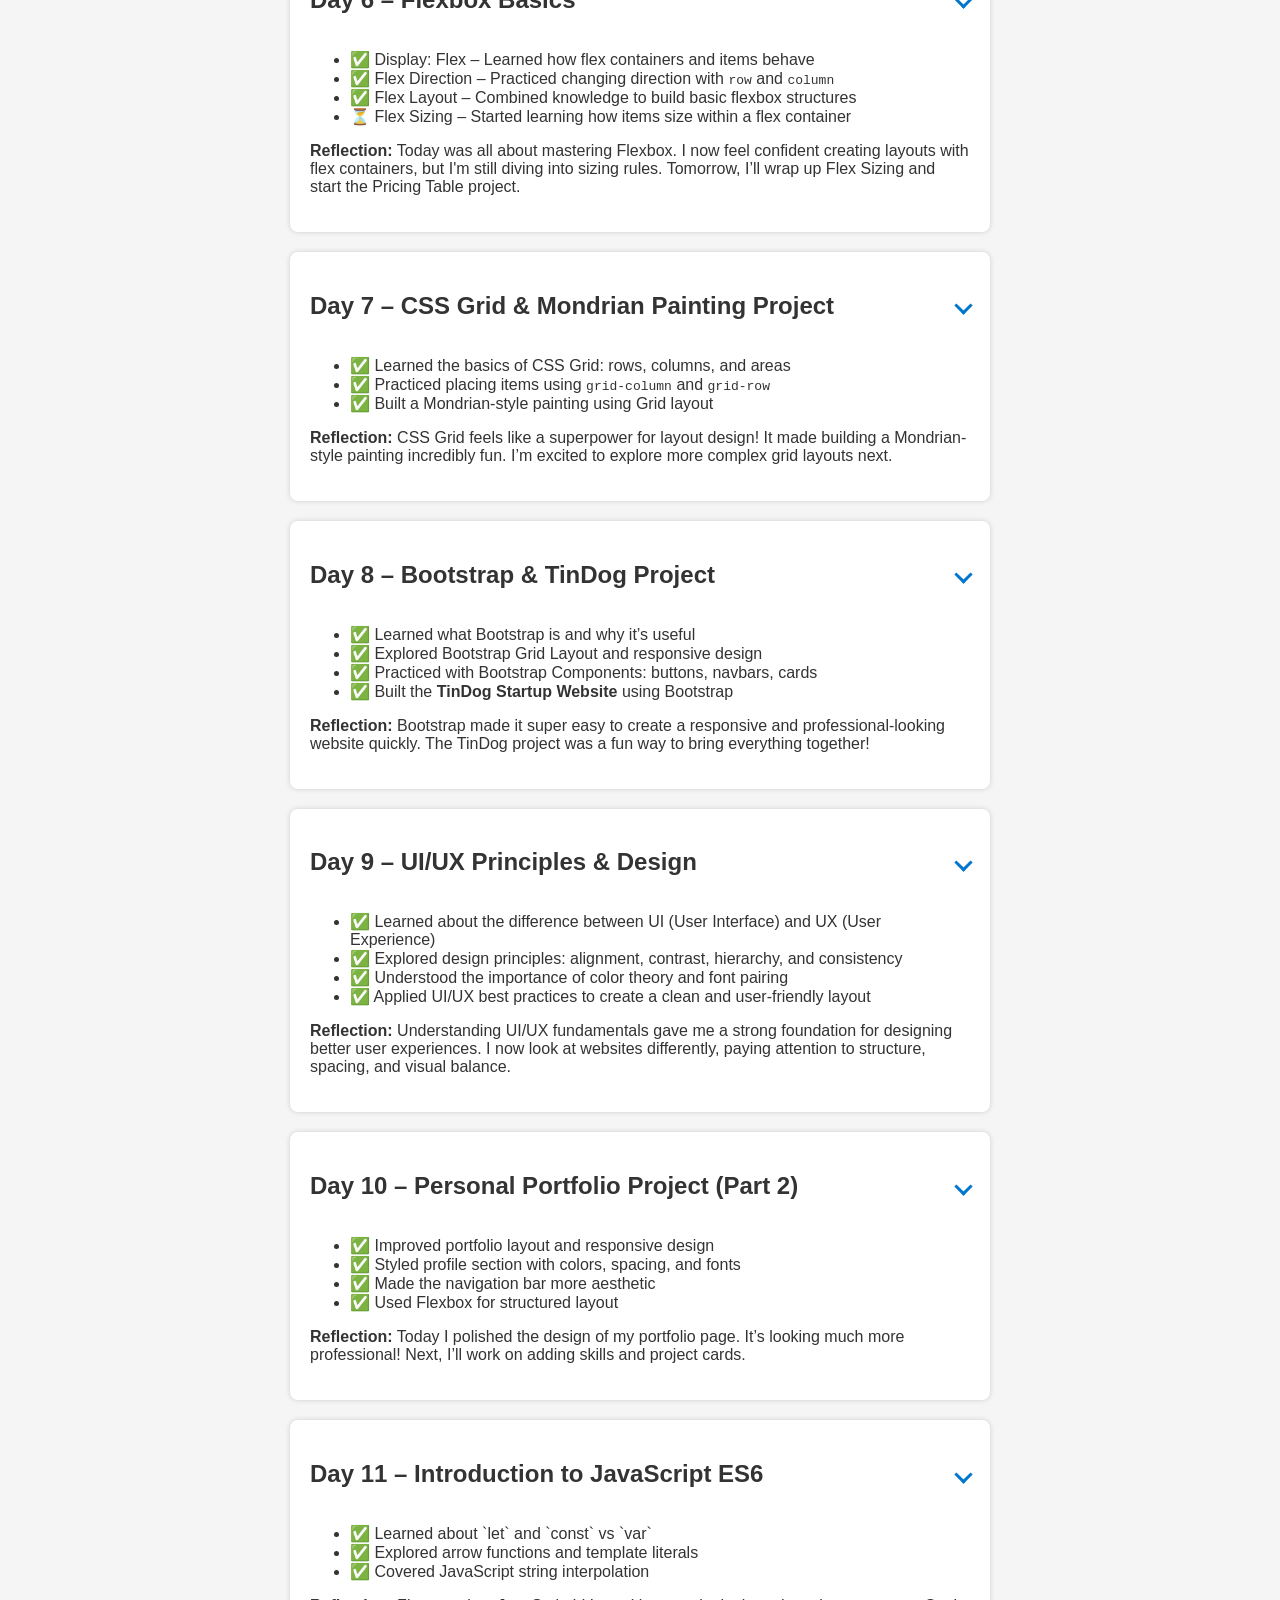
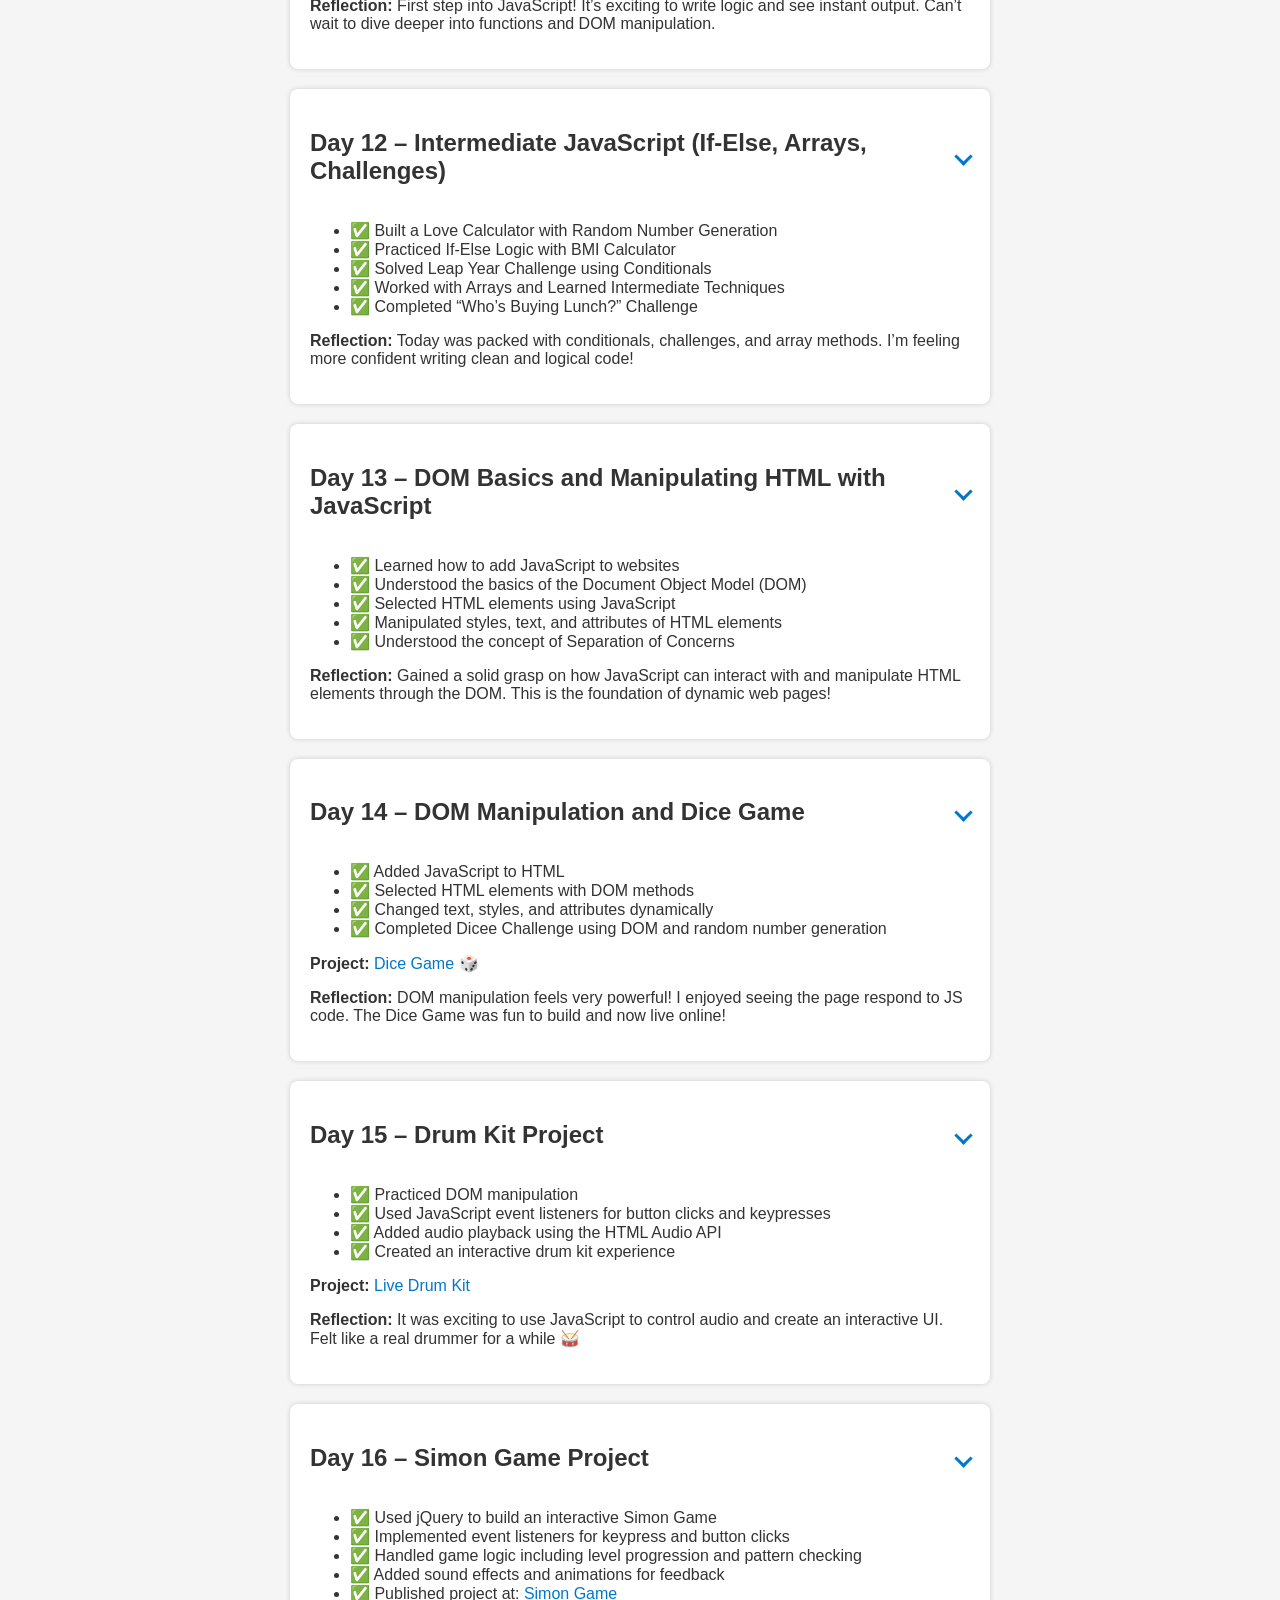
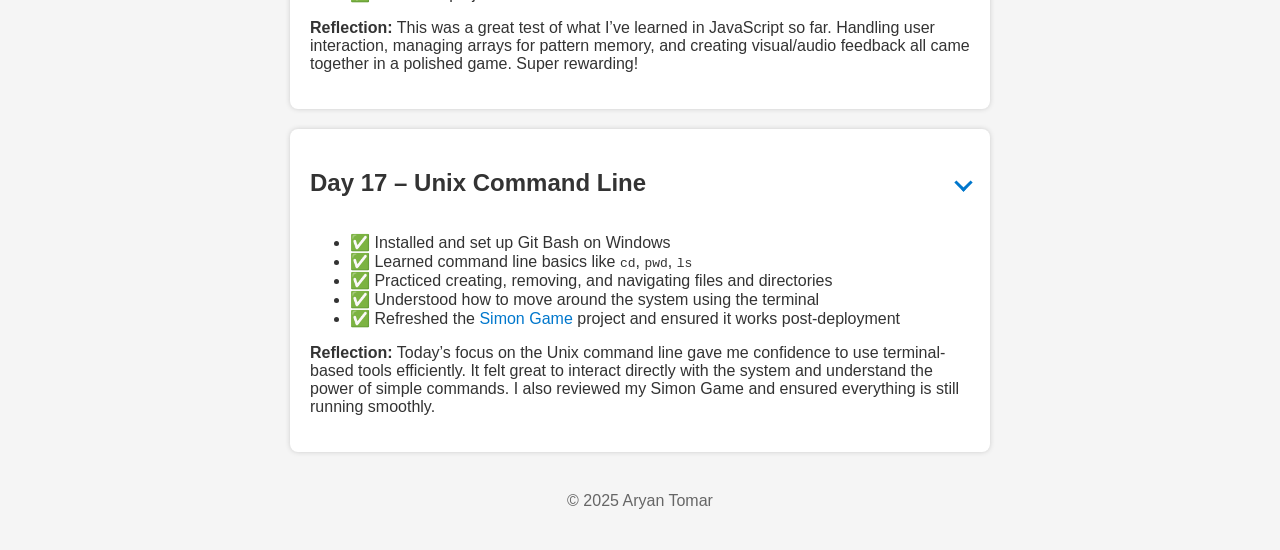
==== commit e42a9f61: "Update index.html" ====
--- a/index.html
+++ b/index.html
@@ -234,6 +234,7 @@
     <a href="#day14">Day 14</a>
     <a href="#day15">Day 15</a>
     <a href="#day16">Day 16</a>
+    <a href="#day17">Day 17</a>
   </nav>
 
   <section id="day1">
@@ -493,6 +494,25 @@
     <p><strong>Reflection:</strong> This was a great test of what I’ve learned in JavaScript so far. Handling user interaction, managing arrays for pattern memory, and creating visual/audio feedback all came together in a polished game. Super rewarding!</p>
   </div>
 </section>
+
+
+<section id="day17">
+  <div class="day-header" tabindex="0" role="button" aria-expanded="true" aria-controls="content-day17">
+    <h2>Day 17 – Unix Command Line</h2>
+    <span class="arrow"></span>
+  </div>
+  <div class="day-content" id="content-day17">
+    <ul>
+      <li>✅ Installed and set up Git Bash on Windows</li>
+      <li>✅ Learned command line basics like <code>cd</code>, <code>pwd</code>, <code>ls</code></li>
+      <li>✅ Practiced creating, removing, and navigating files and directories</li>
+      <li>✅ Understood how to move around the system using the terminal</li>
+      <li>✅ Refreshed the <a href="https://aryantomar02.github.io/Simon_Game/" target="_blank">Simon Game</a> project and ensured it works post-deployment</li>
+    </ul>
+    <p><strong>Reflection:</strong> Today’s focus on the Unix command line gave me confidence to use terminal-based tools efficiently. It felt great to interact directly with the system and understand the power of simple commands. I also reviewed my Simon Game and ensured everything is still running smoothly.</p>
+  </div>
+</section>
+
 
   
   <footer>
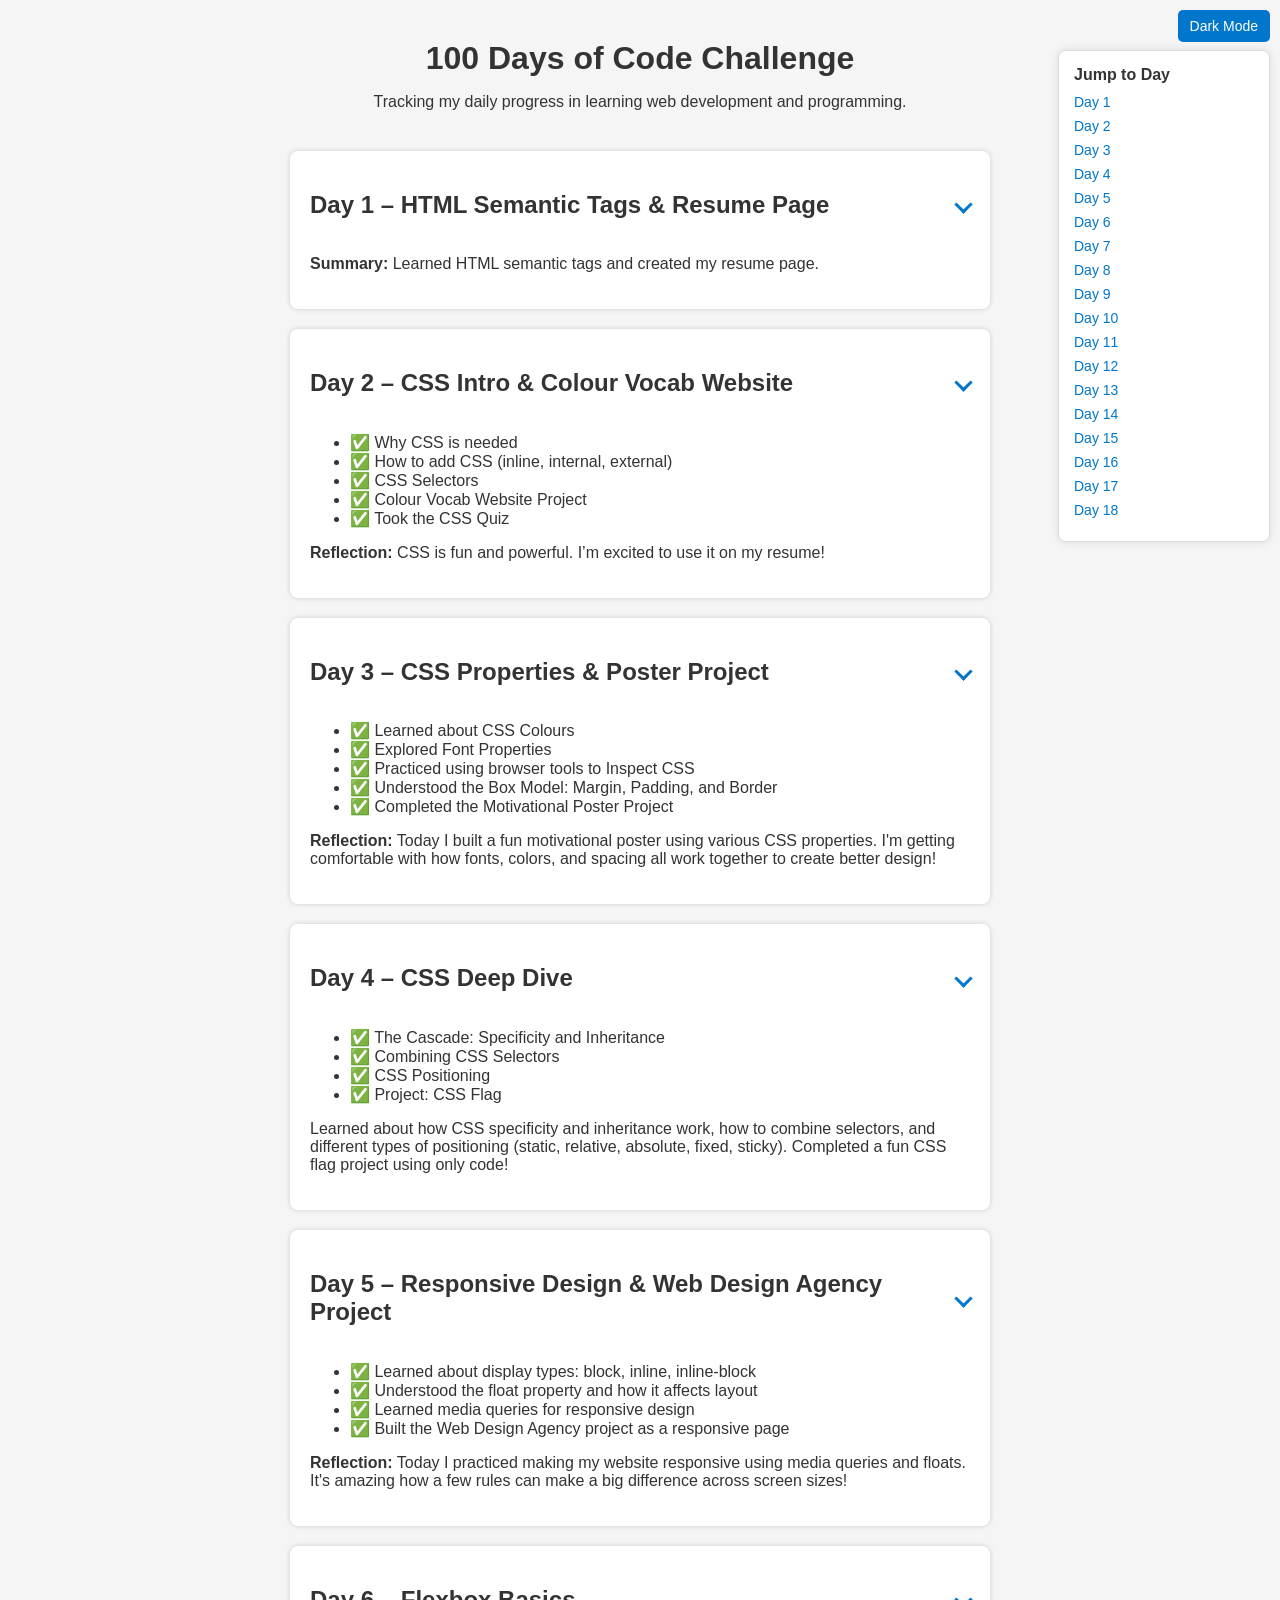
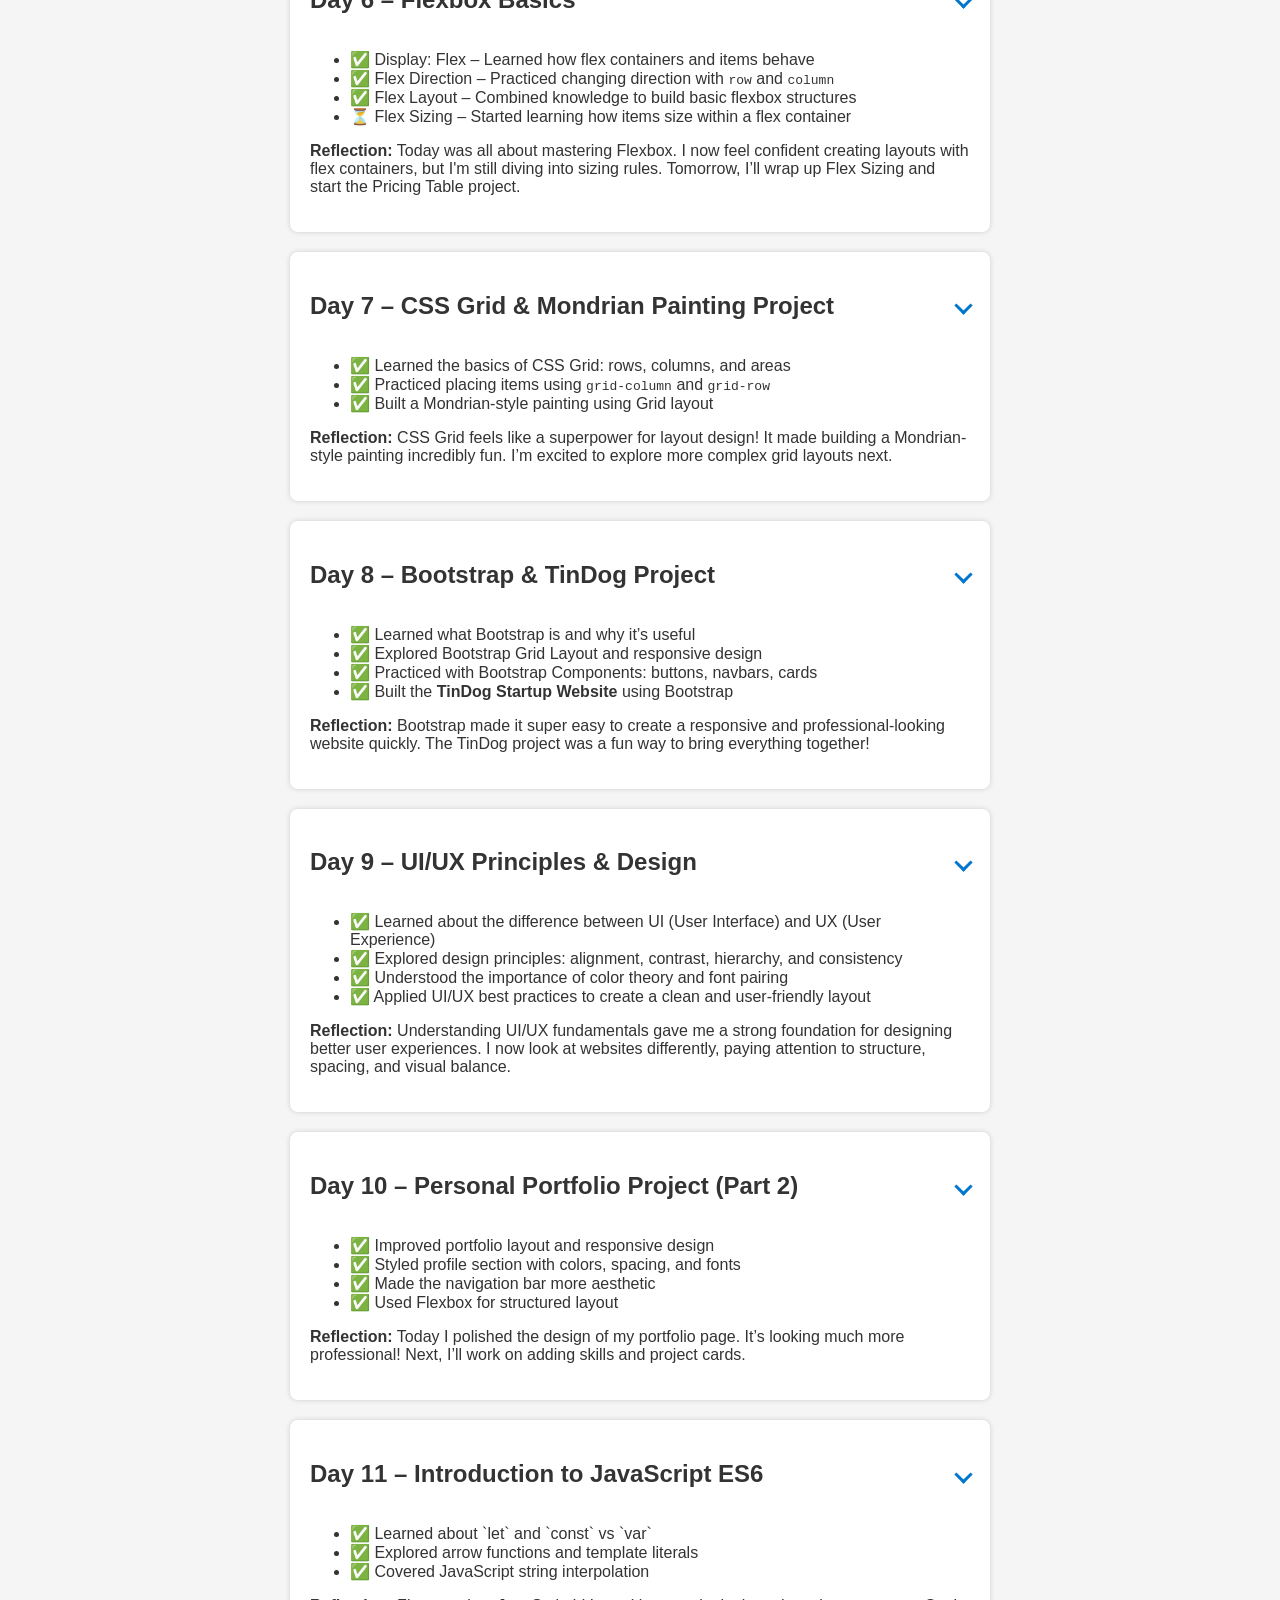
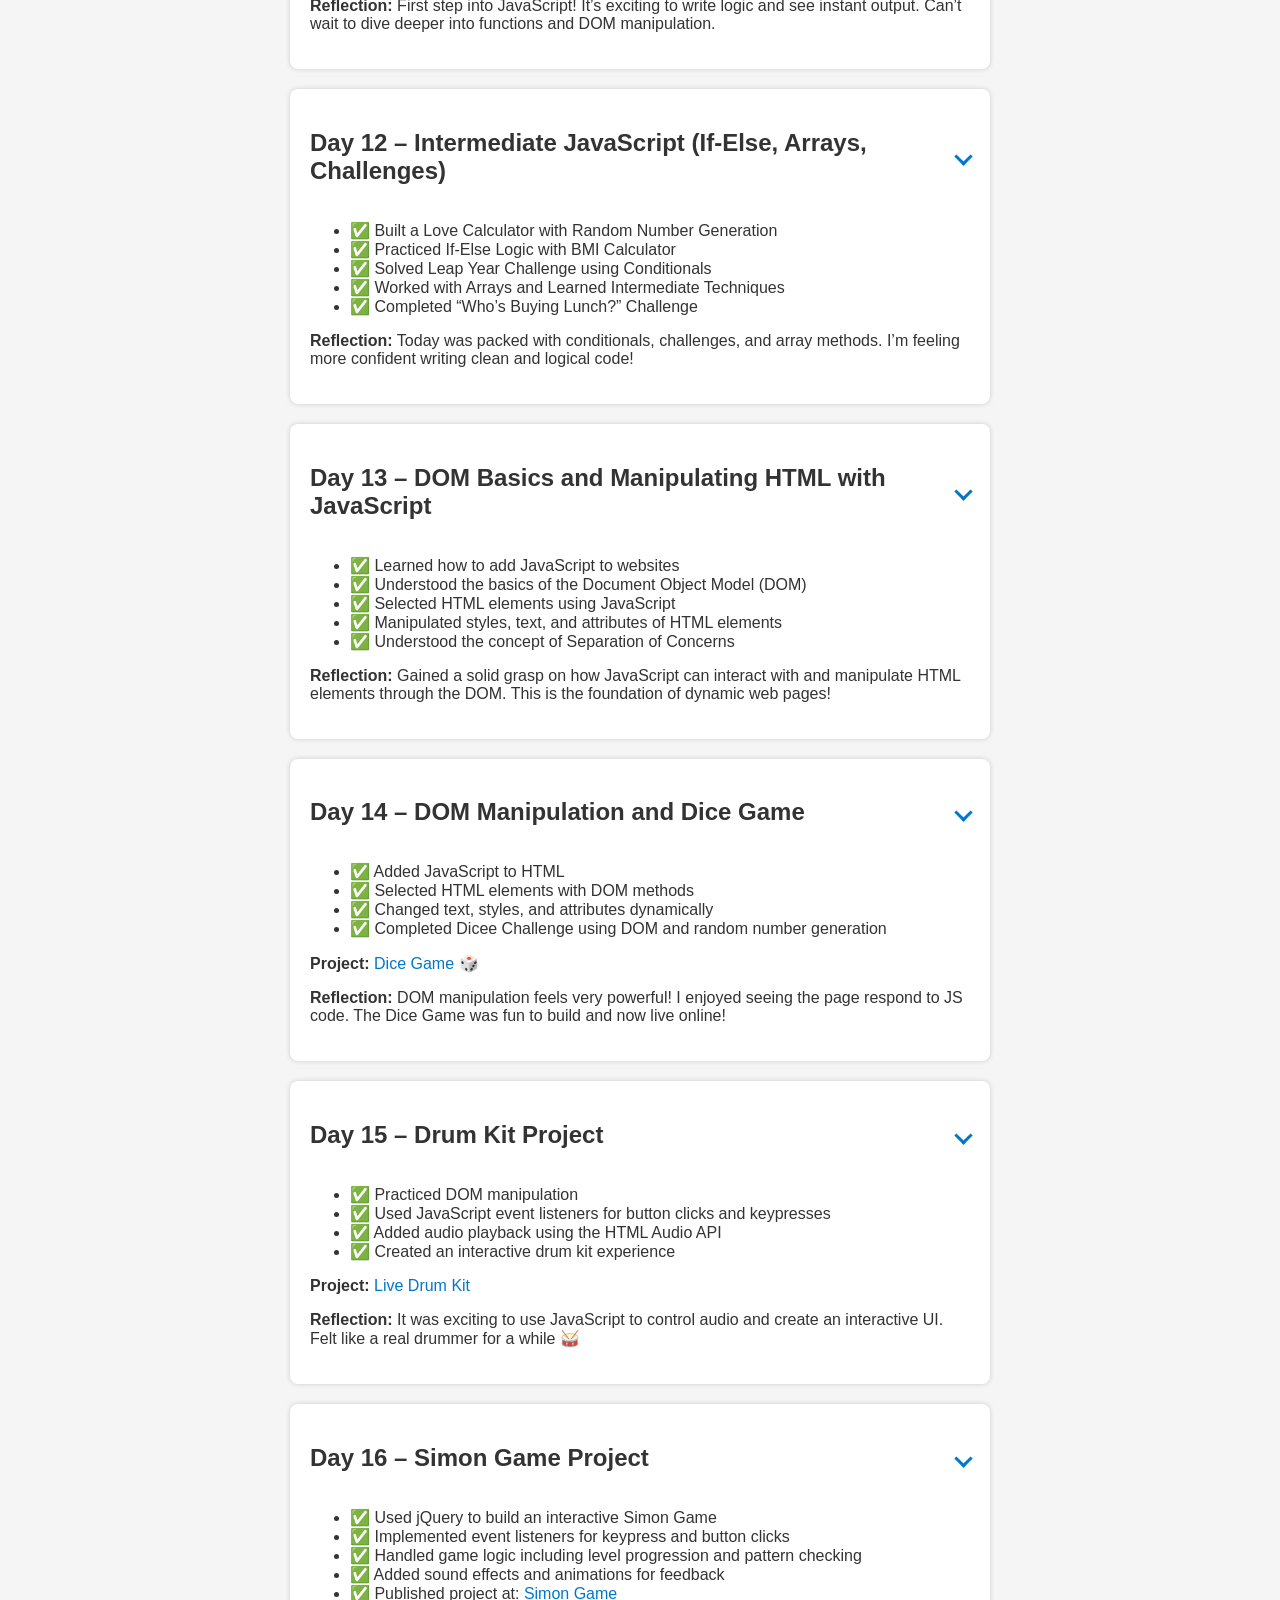
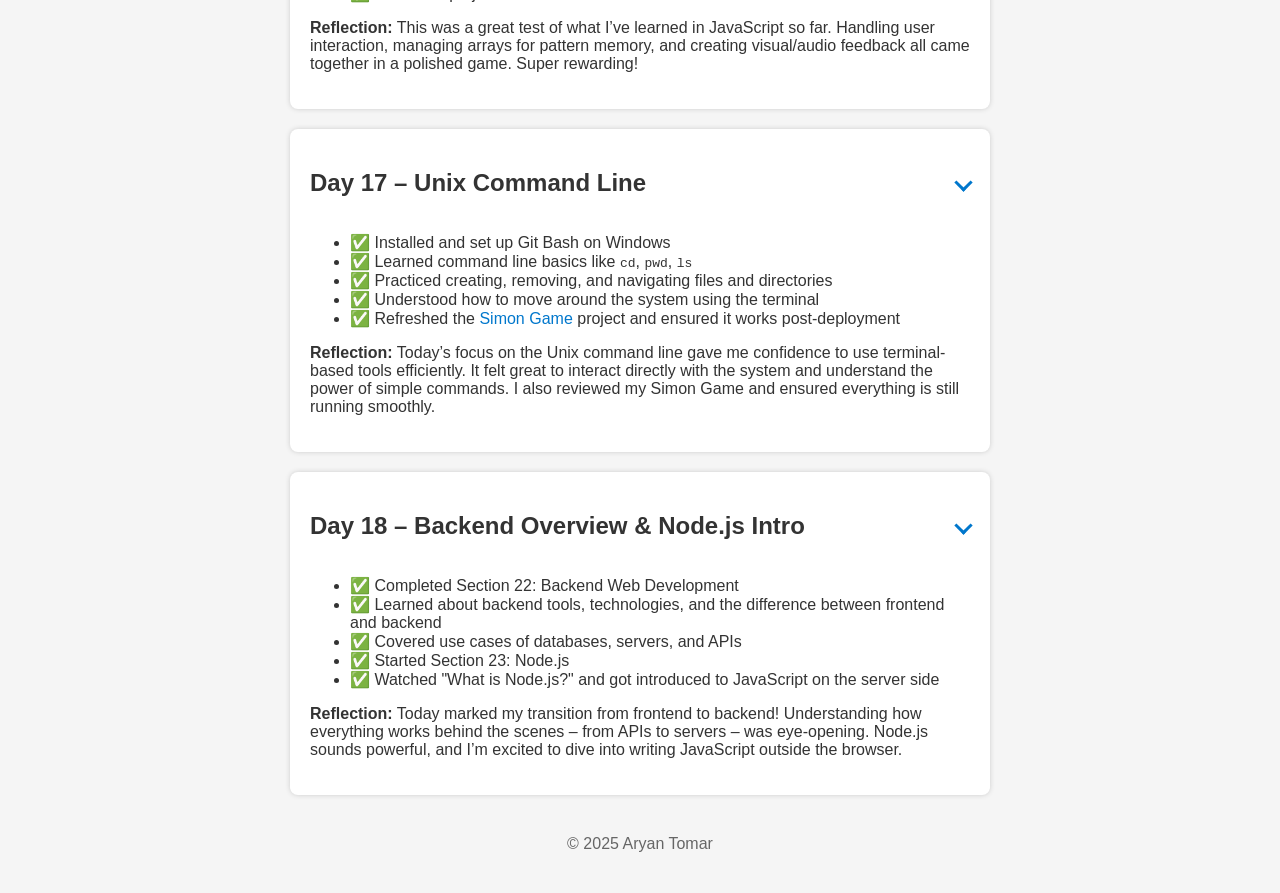
==== commit 47aa1562: "Update index.html" ====
--- a/index.html
+++ b/index.html
@@ -235,6 +235,7 @@
     <a href="#day15">Day 15</a>
     <a href="#day16">Day 16</a>
     <a href="#day17">Day 17</a>
+    <a href="#day18">Day 18</a>
   </nav>
 
   <section id="day1">
@@ -514,6 +515,25 @@
 </section>
 
 
+  <section id="day18">
+  <div class="day-header" tabindex="0" role="button" aria-expanded="true" aria-controls="content-day18">
+    <h2>Day 18 – Backend Overview & Node.js Intro</h2>
+    <span class="arrow"></span>
+  </div>
+  <div class="day-content" id="content-day18">
+    <ul>
+      <li>✅ Completed Section 22: Backend Web Development</li>
+      <li>✅ Learned about backend tools, technologies, and the difference between frontend and backend</li>
+      <li>✅ Covered use cases of databases, servers, and APIs</li>
+      <li>✅ Started Section 23: Node.js</li>
+      <li>✅ Watched "What is Node.js?" and got introduced to JavaScript on the server side</li>
+    </ul>
+    <p><strong>Reflection:</strong> Today marked my transition from frontend to backend! Understanding how everything works behind the scenes – from APIs to servers – was eye-opening. Node.js sounds powerful, and I’m excited to dive into writing JavaScript outside the browser.</p>
+  </div>
+</section>
+
+
+  
   
   <footer>
     <p>&copy; 2025 Aryan Tomar</p>
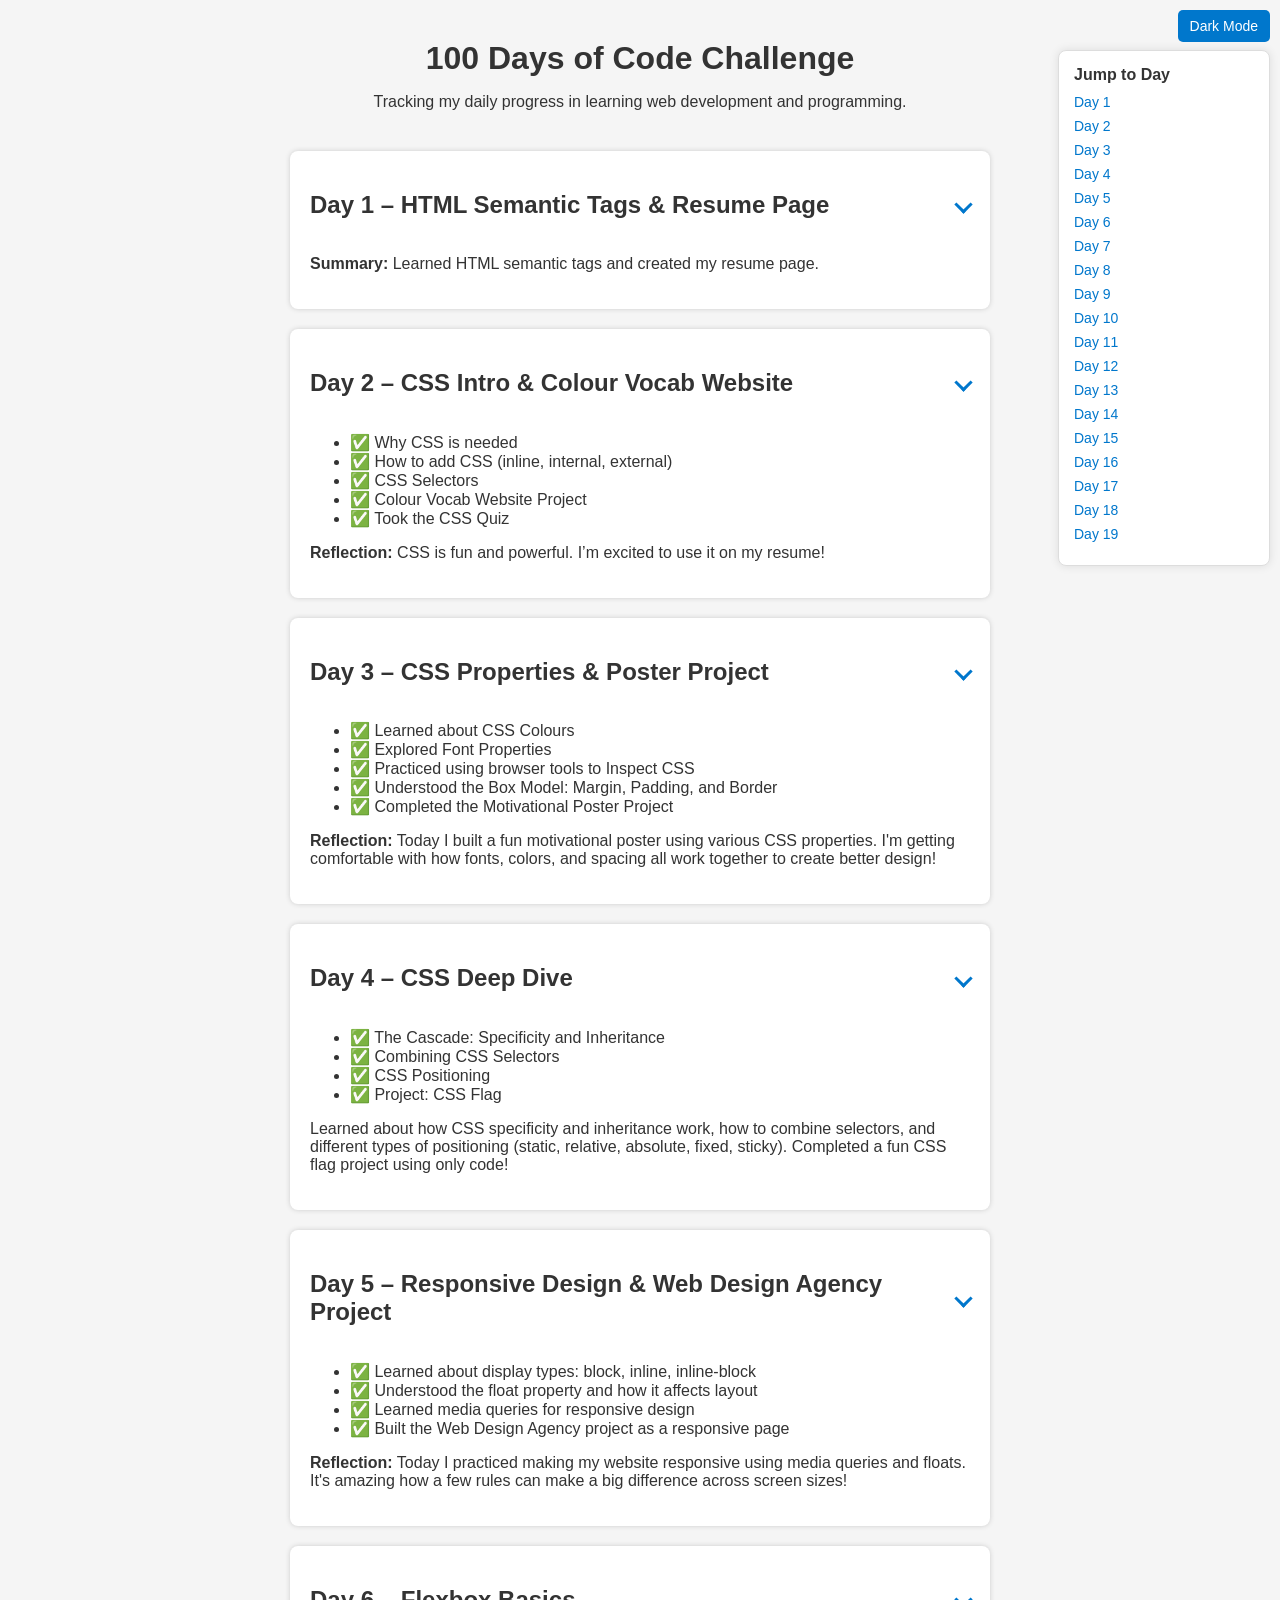
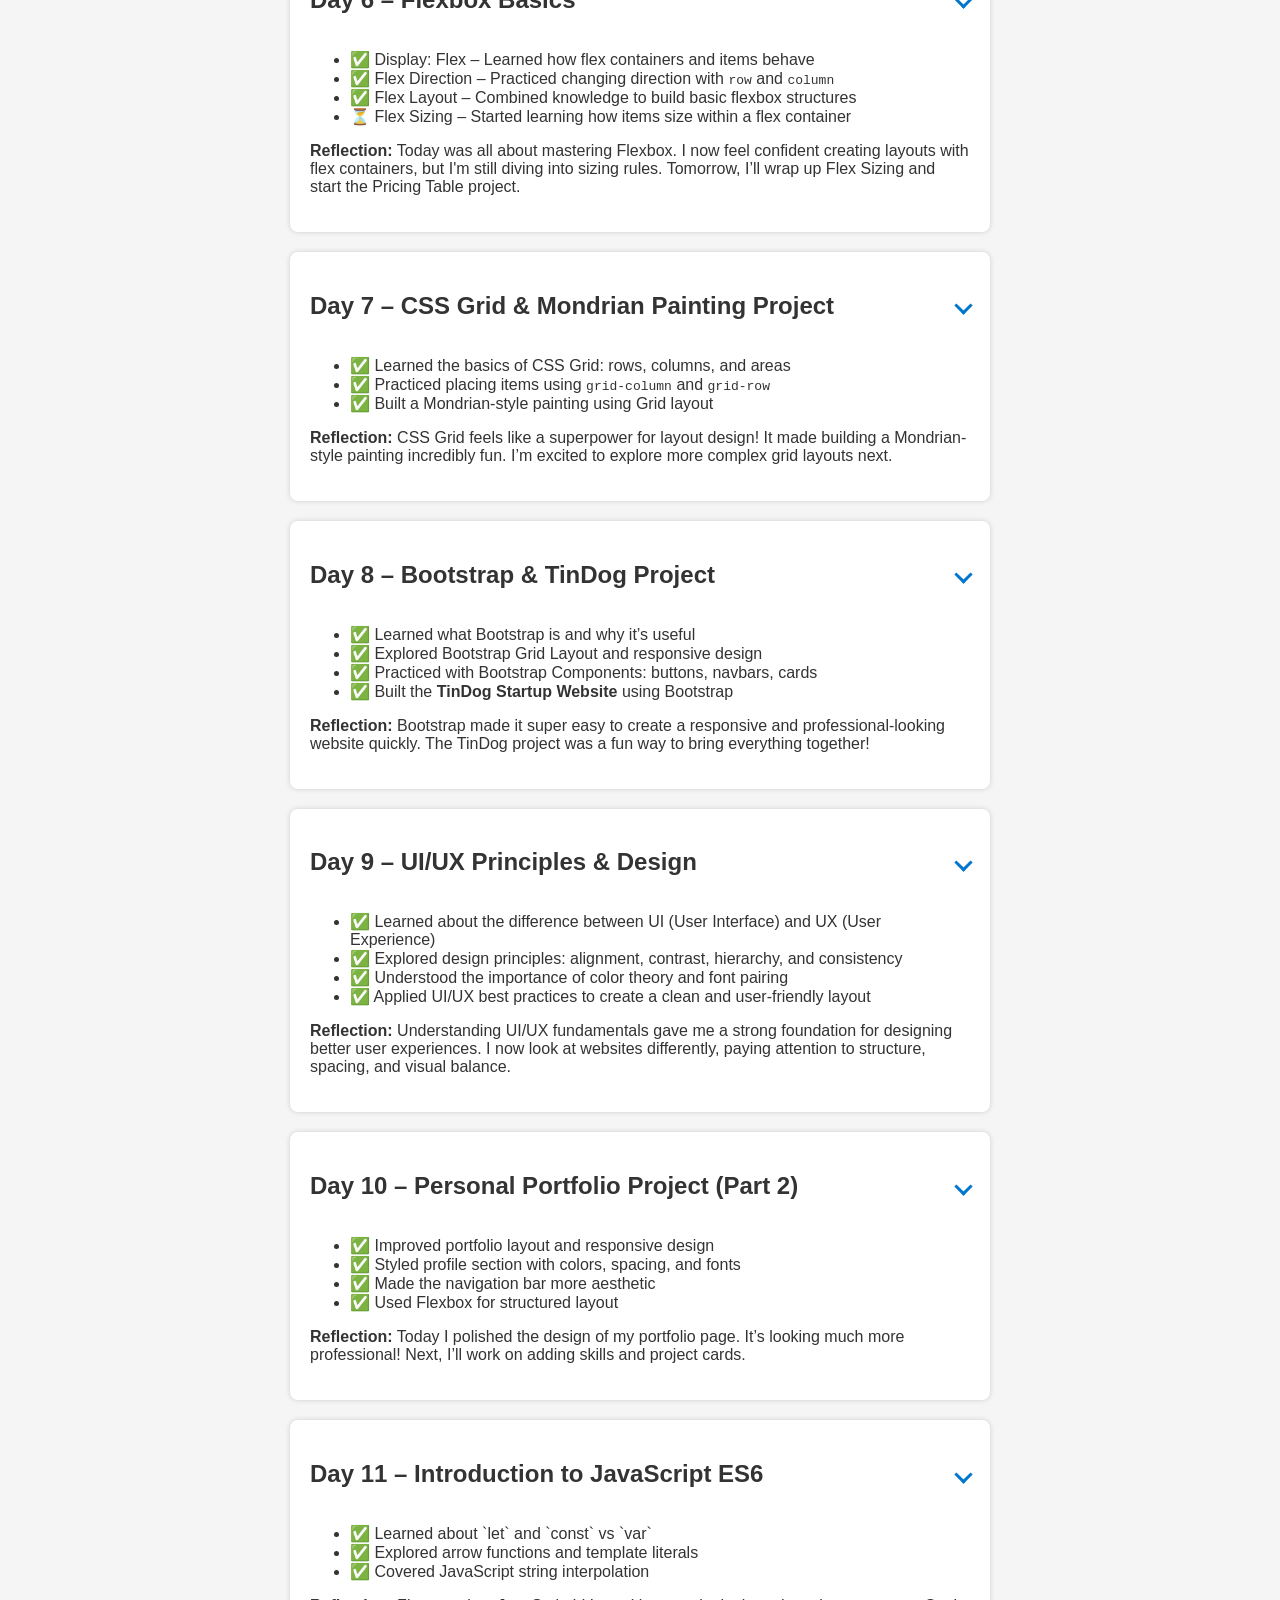
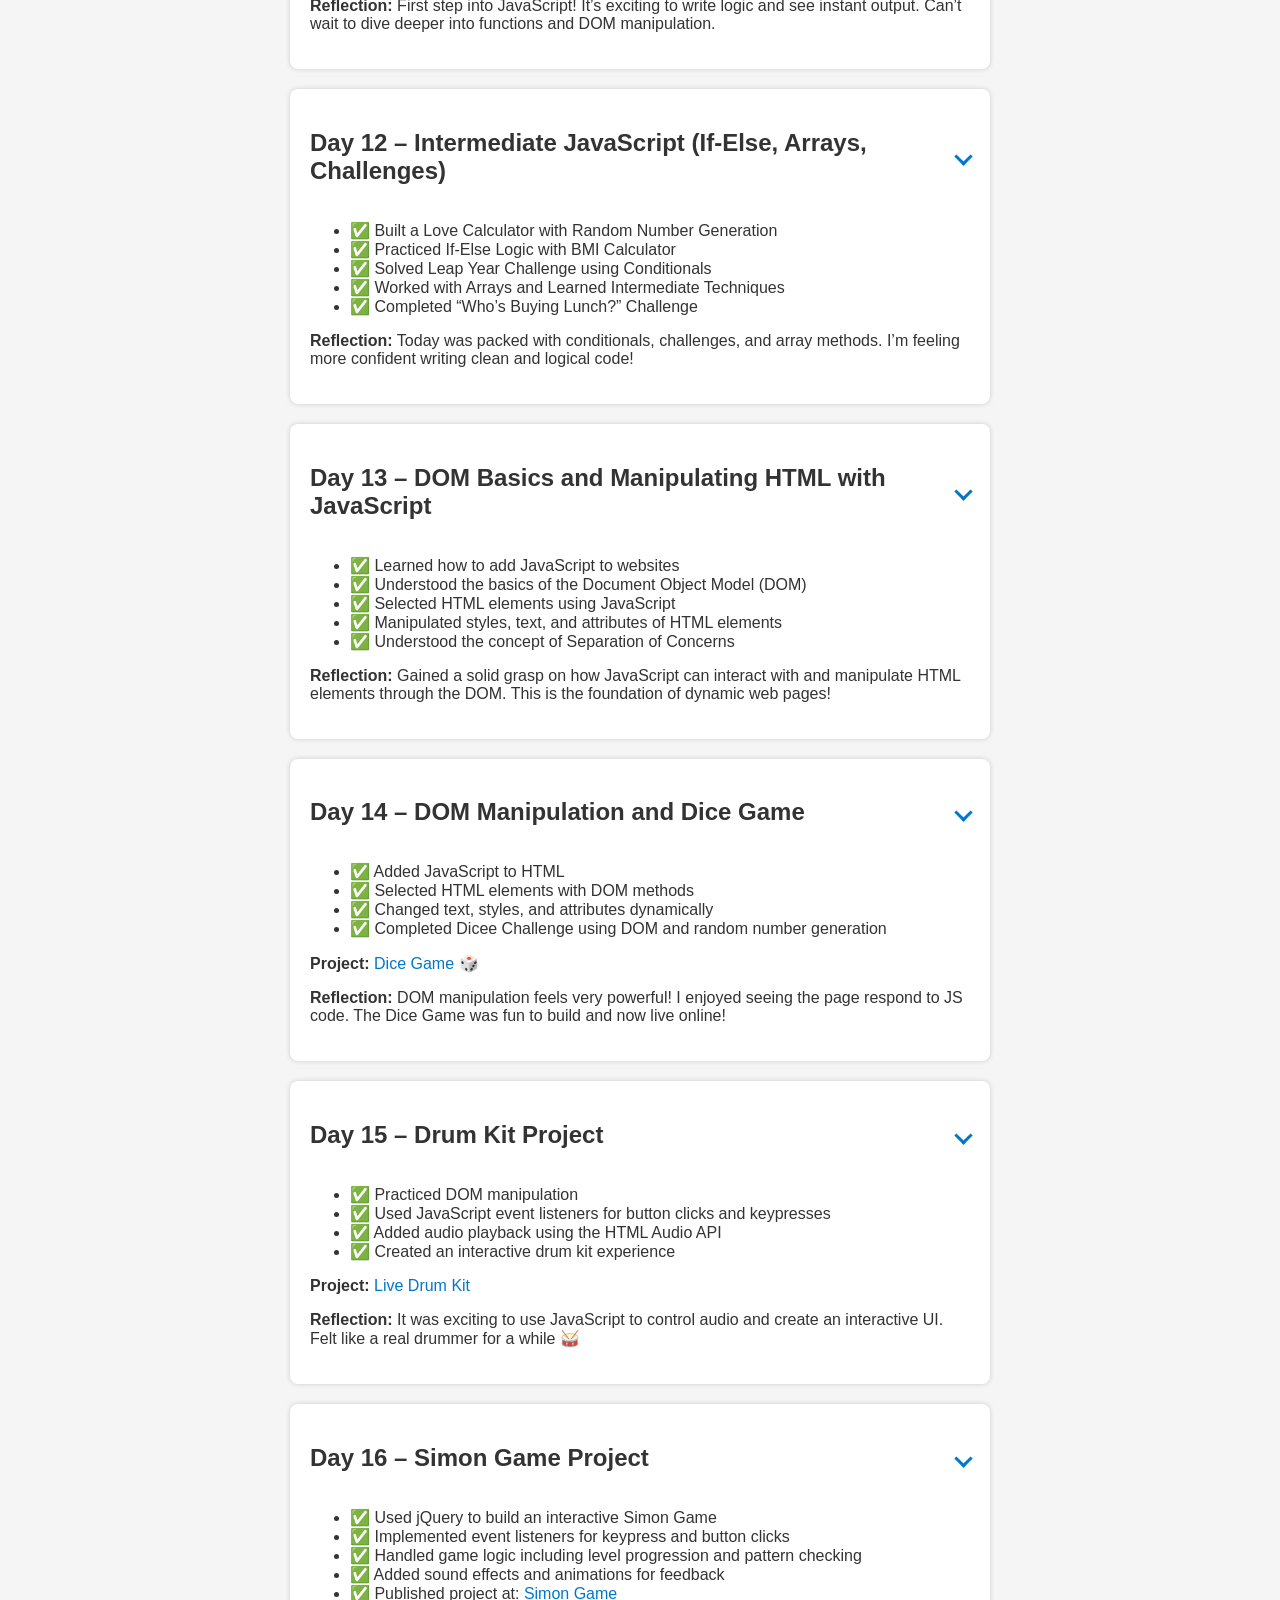
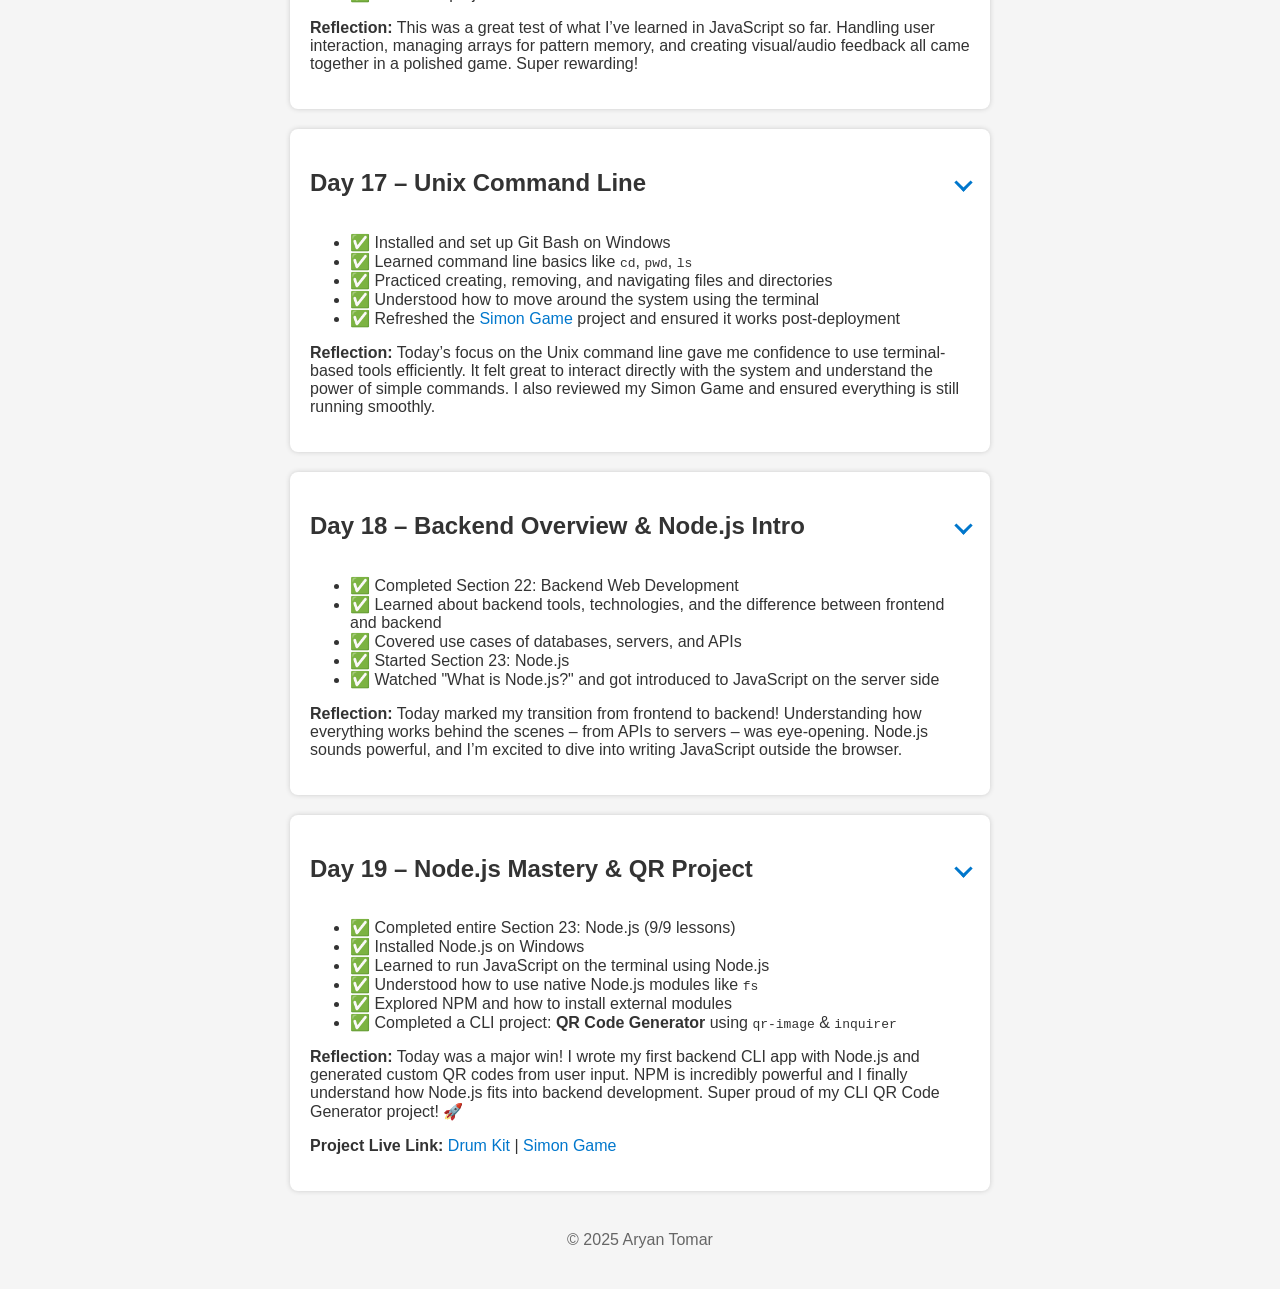
==== commit c6f4b3e8: "Update index.html" ====
--- a/index.html
+++ b/index.html
@@ -236,6 +236,7 @@
     <a href="#day16">Day 16</a>
     <a href="#day17">Day 17</a>
     <a href="#day18">Day 18</a>
+    <a href="#day19">Day 19</a>
   </nav>
 
   <section id="day1">
@@ -532,6 +533,25 @@
   </div>
 </section>
 
+
+  <section id="day19">
+  <div class="day-header" tabindex="0" role="button" aria-expanded="true" aria-controls="content-day19">
+    <h2>Day 19 – Node.js Mastery & QR Project</h2>
+    <span class="arrow"></span>
+  </div>
+  <div class="day-content" id="content-day19">
+    <ul>
+      <li>✅ Completed entire Section 23: Node.js (9/9 lessons)</li>
+      <li>✅ Installed Node.js on Windows</li>
+      <li>✅ Learned to run JavaScript on the terminal using Node.js</li>
+      <li>✅ Understood how to use native Node.js modules like <code>fs</code></li>
+      <li>✅ Explored NPM and how to install external modules</li>
+      <li>✅ Completed a CLI project: <strong>QR Code Generator</strong> using <code>qr-image</code> & <code>inquirer</code></li>
+    </ul>
+    <p><strong>Reflection:</strong> Today was a major win! I wrote my first backend CLI app with Node.js and generated custom QR codes from user input. NPM is incredibly powerful and I finally understand how Node.js fits into backend development. Super proud of my CLI QR Code Generator project! 🚀</p>
+    <p><strong>Project Live Link:</strong> <a href="https://aryantomar02.github.io/Drum-Kit/" target="_blank">Drum Kit</a> | <a href="https://aryantomar02.github.io/Simon_Game/" target="_blank">Simon Game</a></p>
+  </div>
+</section>
 
   
   
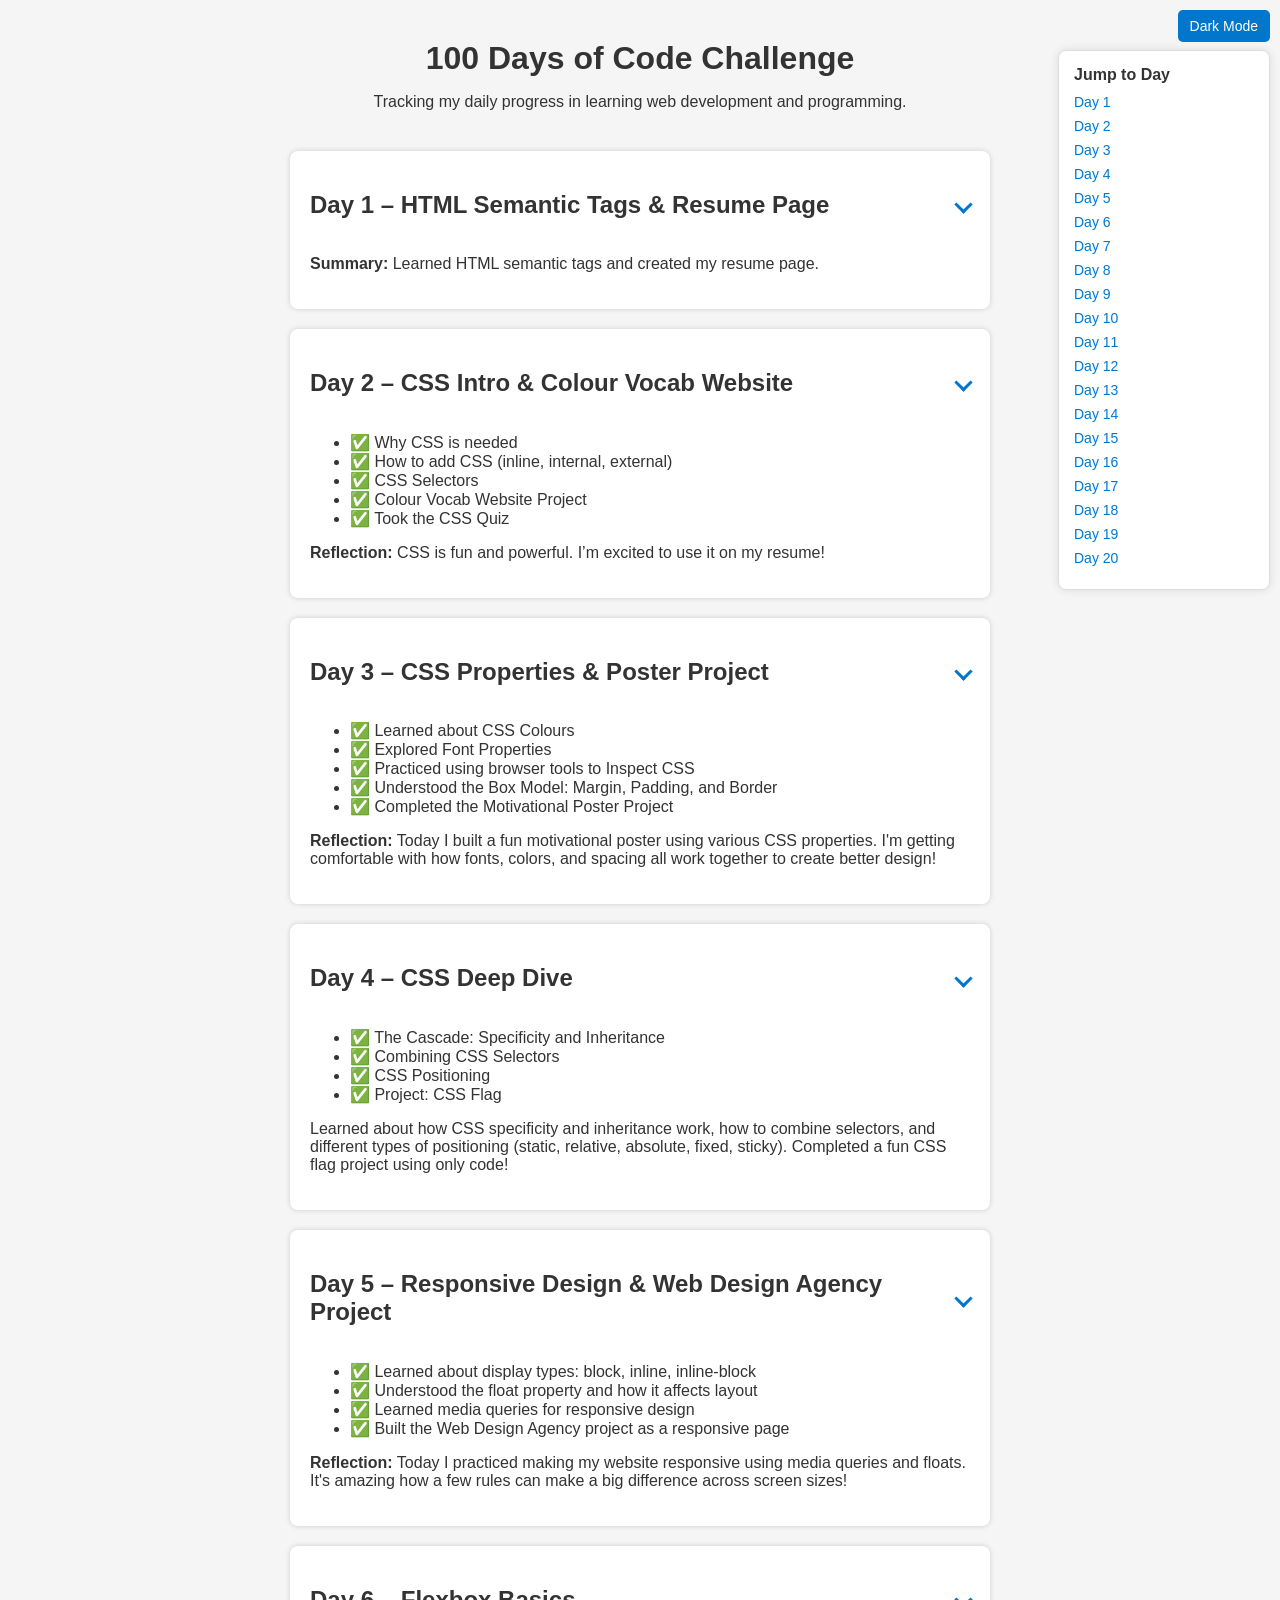
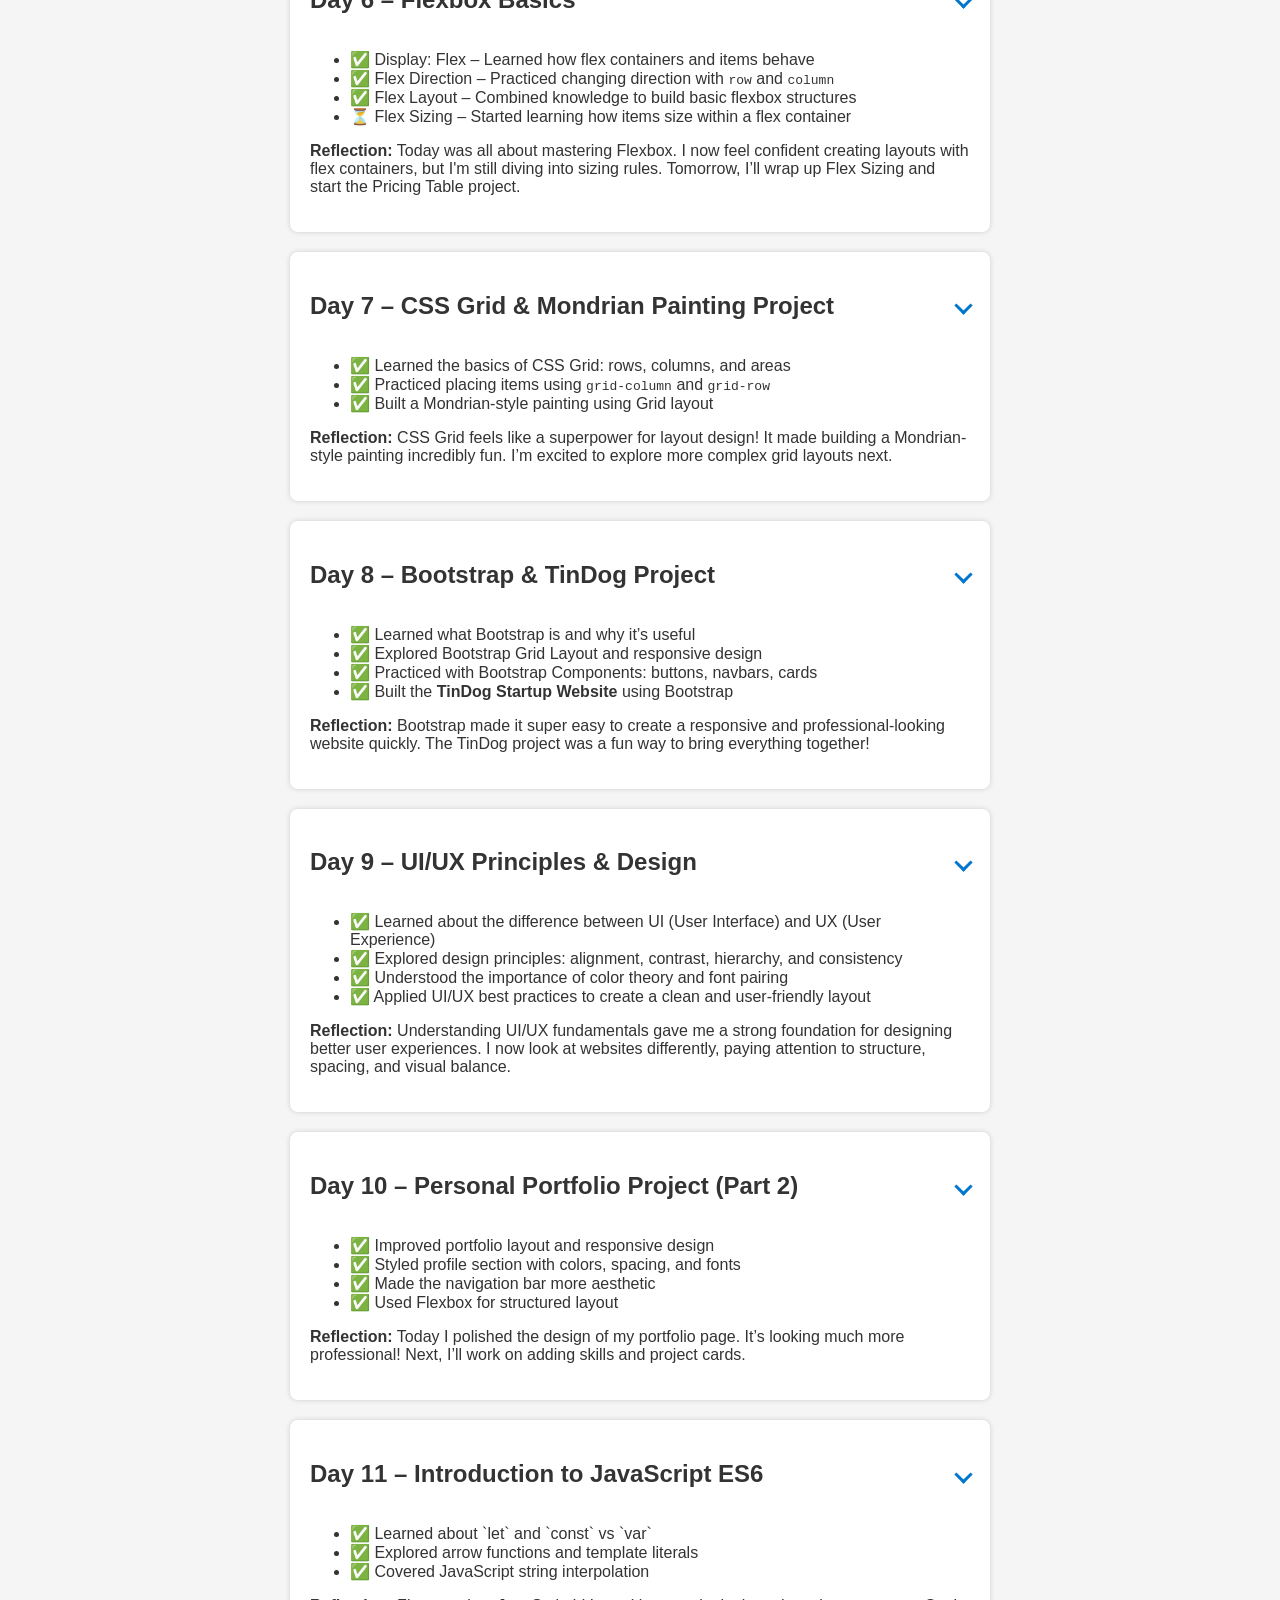
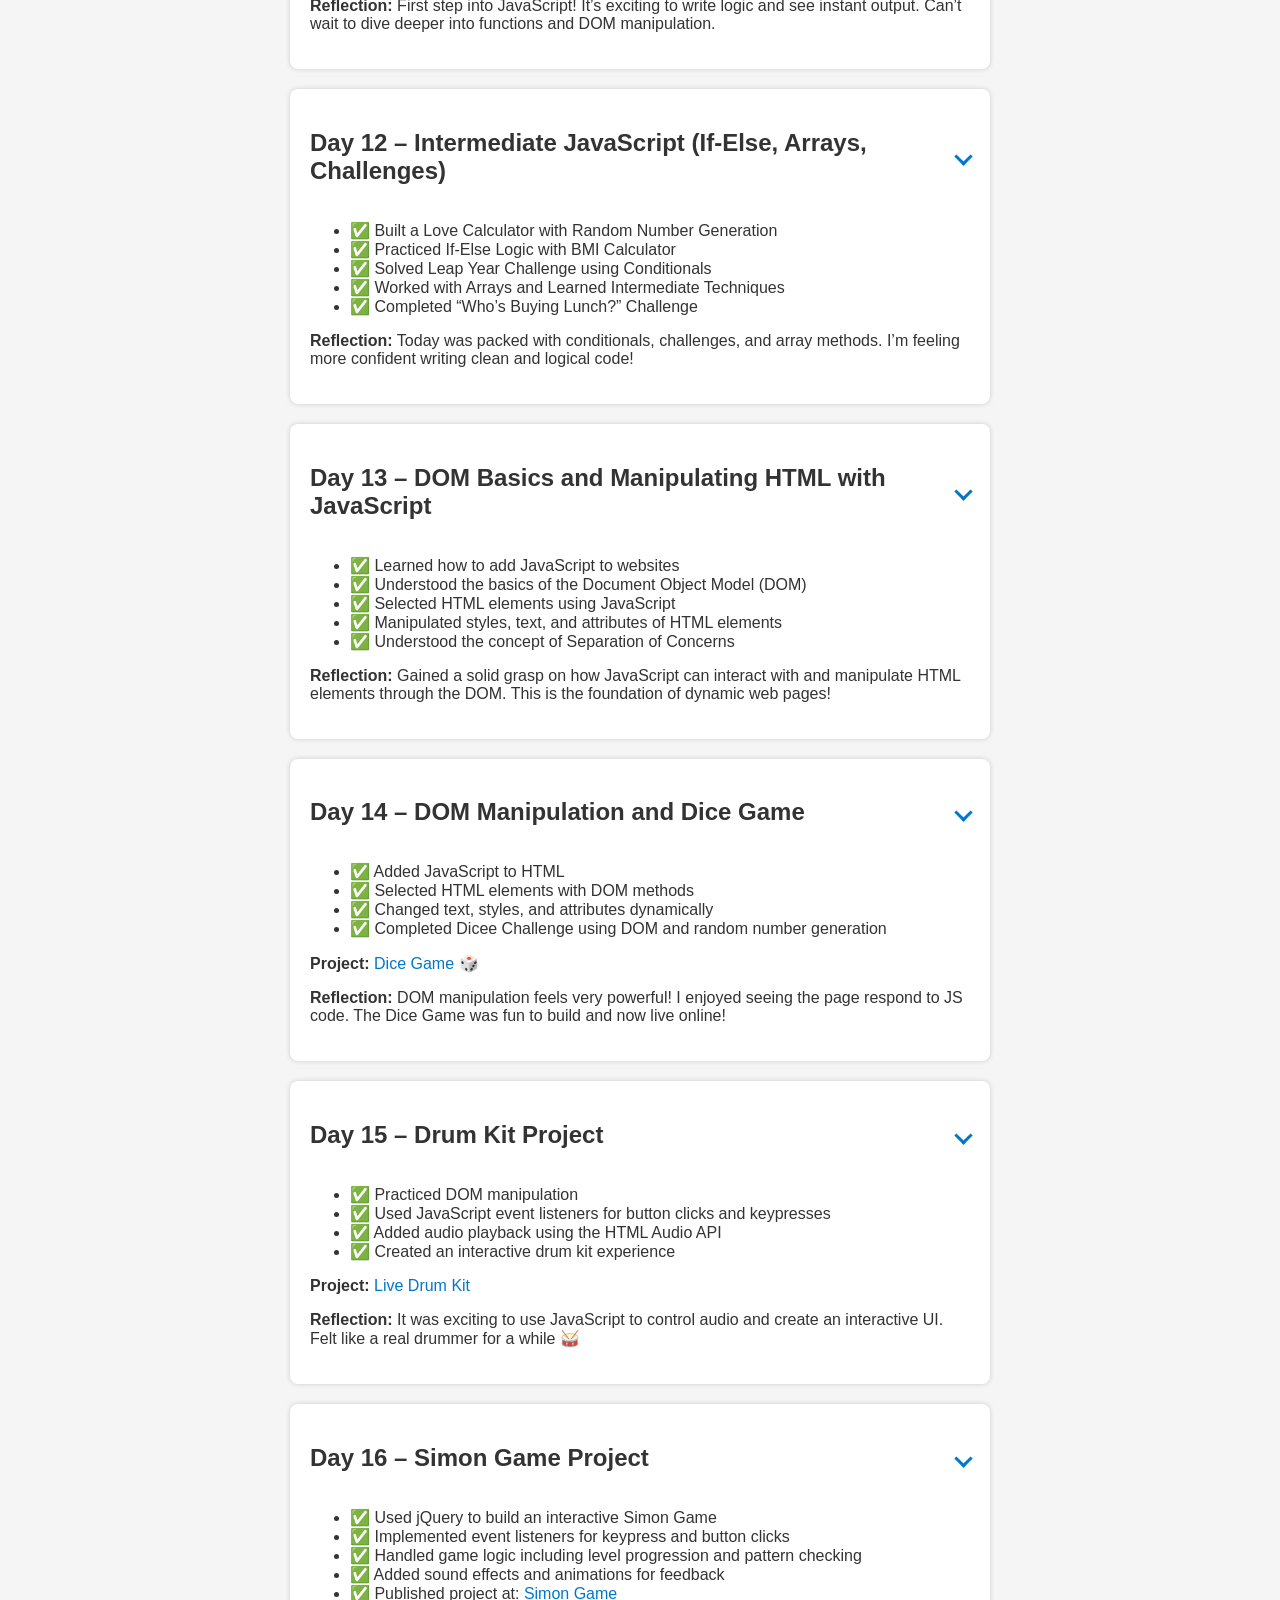
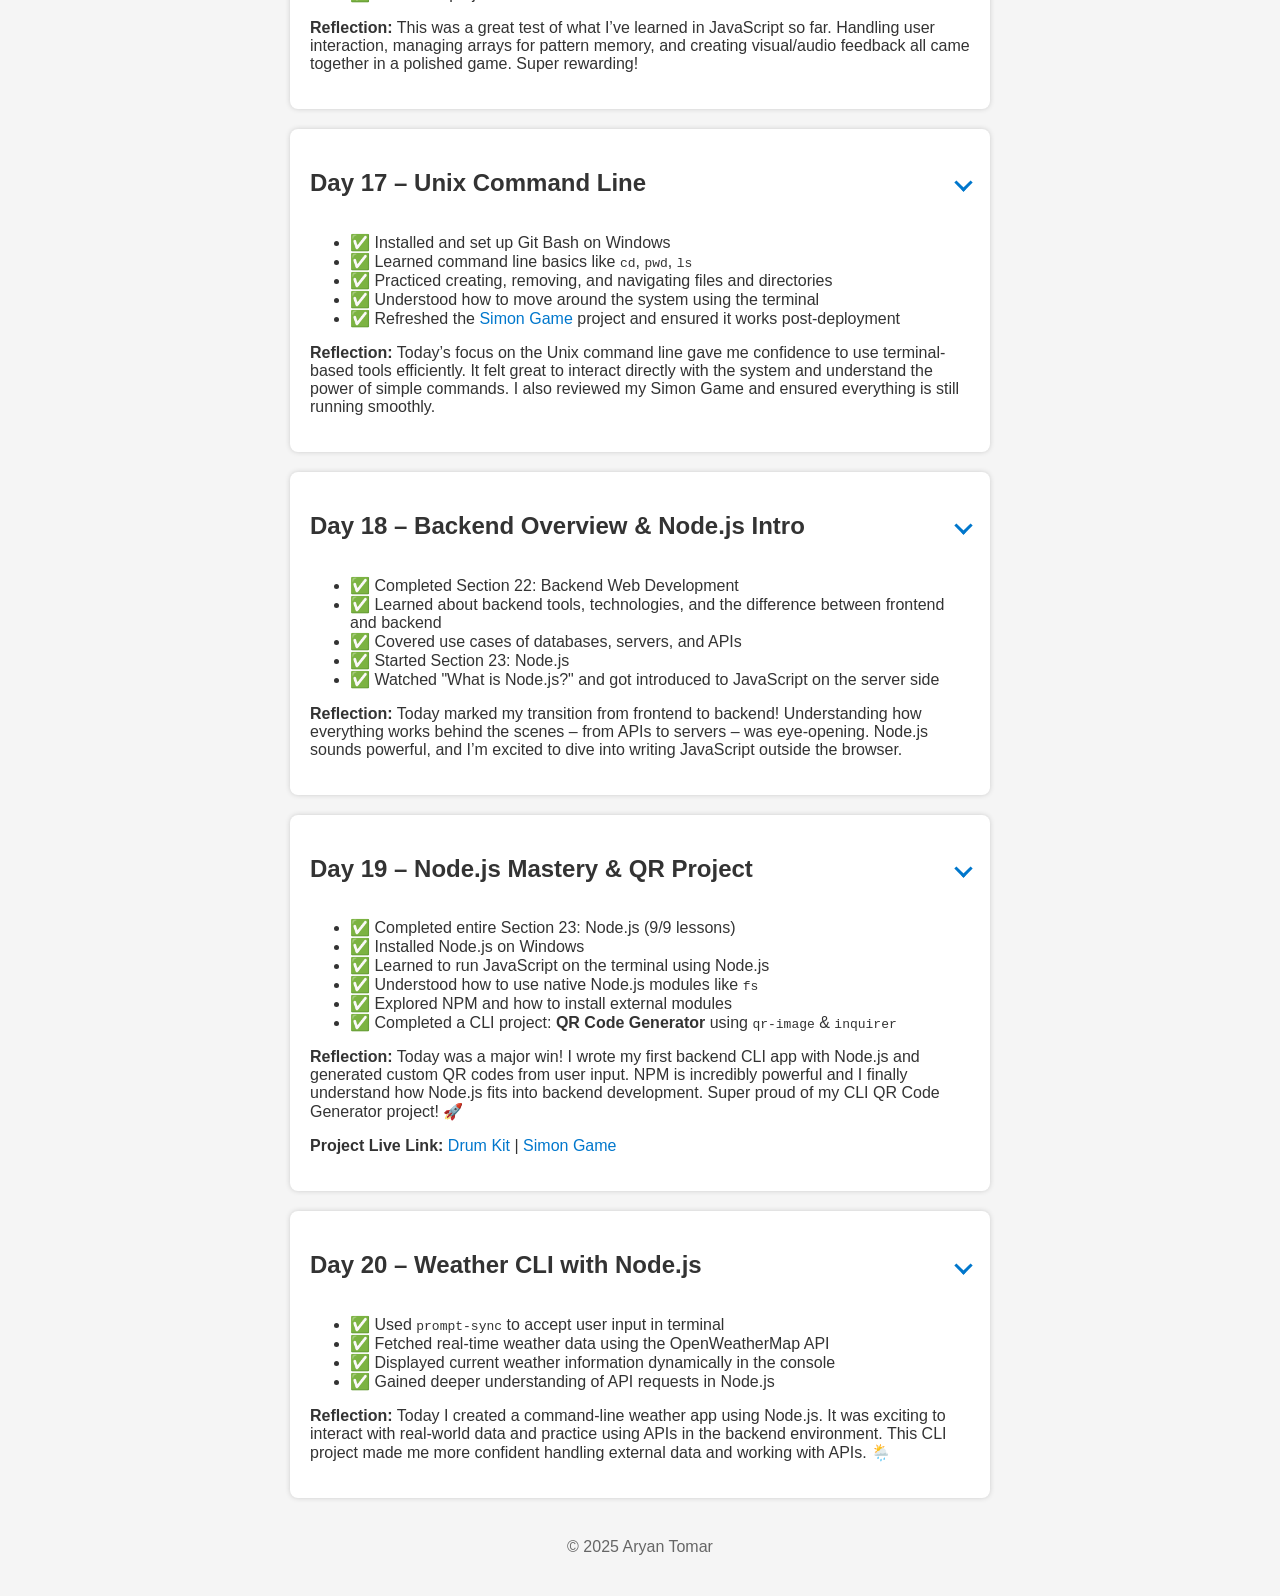
==== commit 351aee04: "Update index.html" ====
--- a/index.html
+++ b/index.html
@@ -237,6 +237,7 @@
     <a href="#day17">Day 17</a>
     <a href="#day18">Day 18</a>
     <a href="#day19">Day 19</a>
+    <a href="#day20">Day 20</a>
   </nav>
 
   <section id="day1">
@@ -552,6 +553,24 @@
     <p><strong>Project Live Link:</strong> <a href="https://aryantomar02.github.io/Drum-Kit/" target="_blank">Drum Kit</a> | <a href="https://aryantomar02.github.io/Simon_Game/" target="_blank">Simon Game</a></p>
   </div>
 </section>
+
+
+  <section id="day20">
+  <div class="day-header" tabindex="0" role="button" aria-expanded="true" aria-controls="content-day20">
+    <h2>Day 20 – Weather CLI with Node.js</h2>
+    <span class="arrow"></span>
+  </div>
+  <div class="day-content" id="content-day20">
+    <ul>
+      <li>✅ Used <code>prompt-sync</code> to accept user input in terminal</li>
+      <li>✅ Fetched real-time weather data using the OpenWeatherMap API</li>
+      <li>✅ Displayed current weather information dynamically in the console</li>
+      <li>✅ Gained deeper understanding of API requests in Node.js</li>
+    </ul>
+    <p><strong>Reflection:</strong> Today I created a command-line weather app using Node.js. It was exciting to interact with real-world data and practice using APIs in the backend environment. This CLI project made me more confident handling external data and working with APIs. 🌦️</p>
+  </div>
+</section>
+
 
   
   
